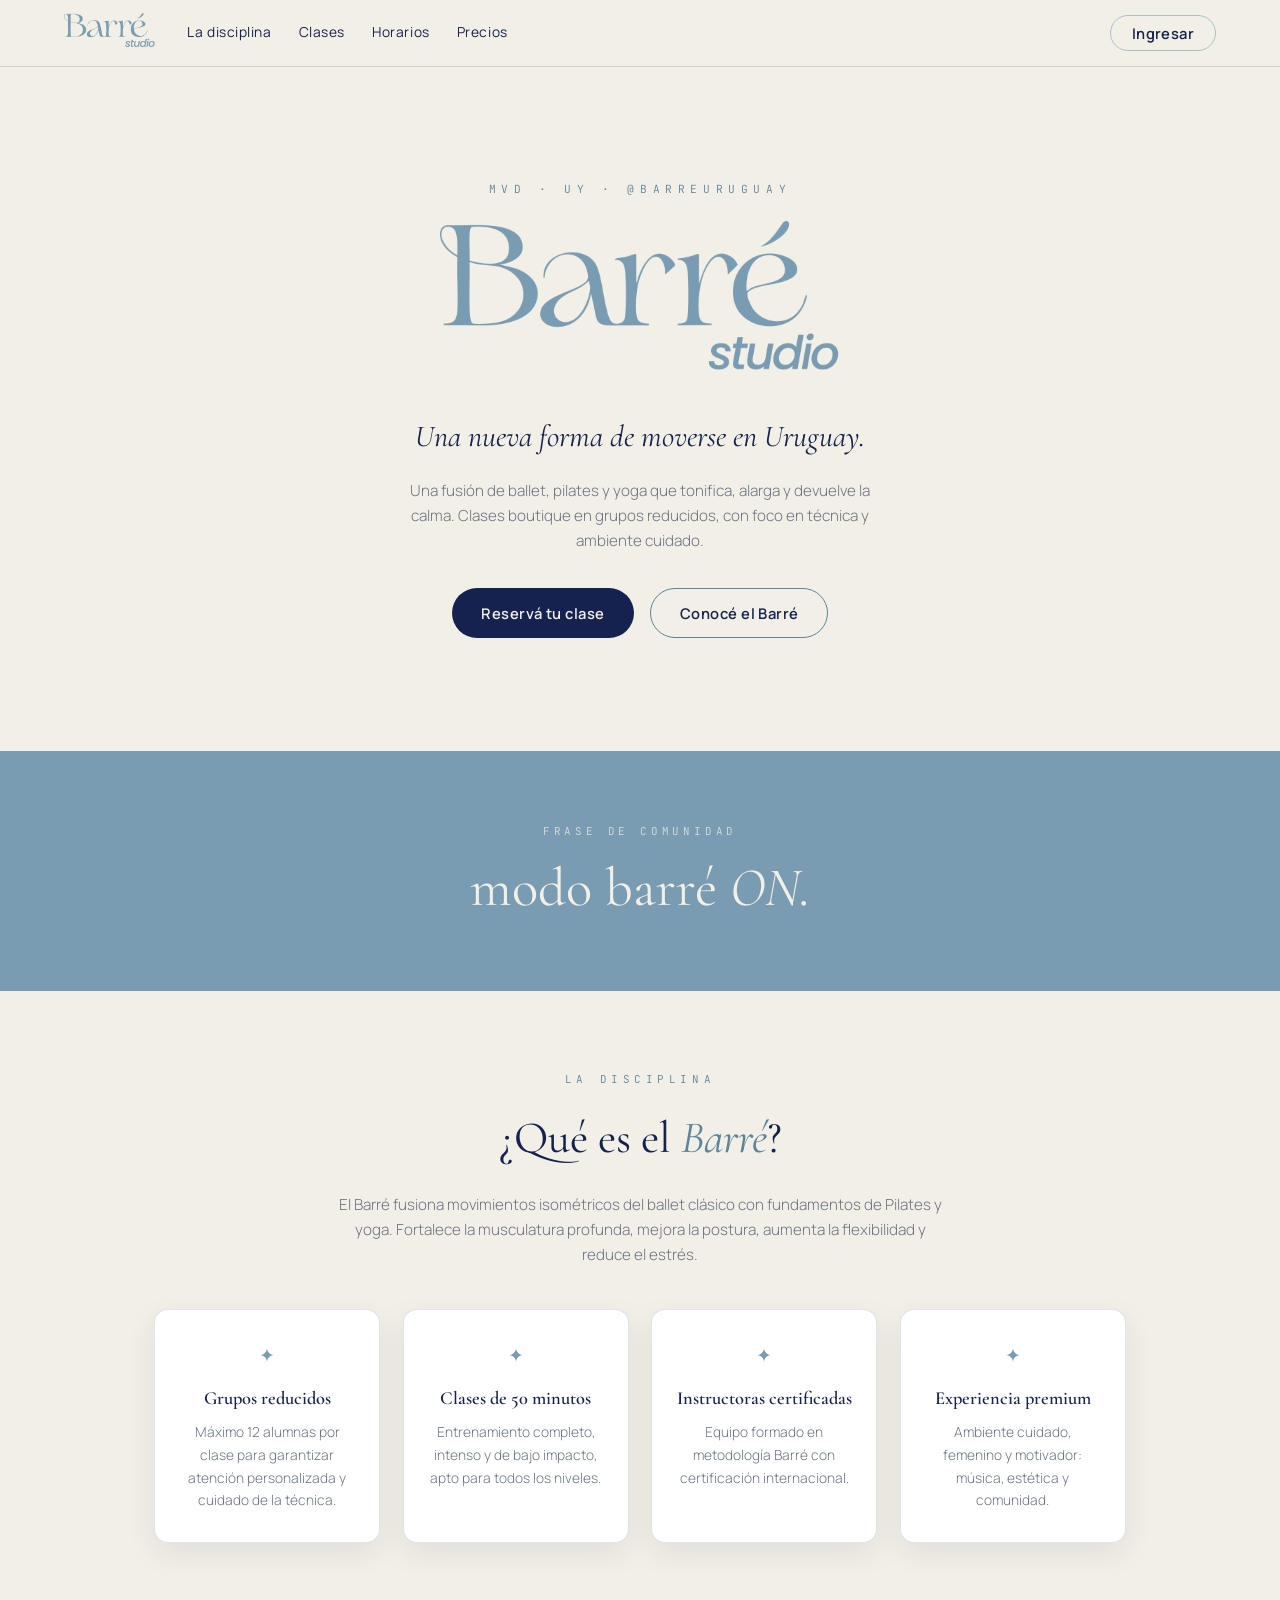
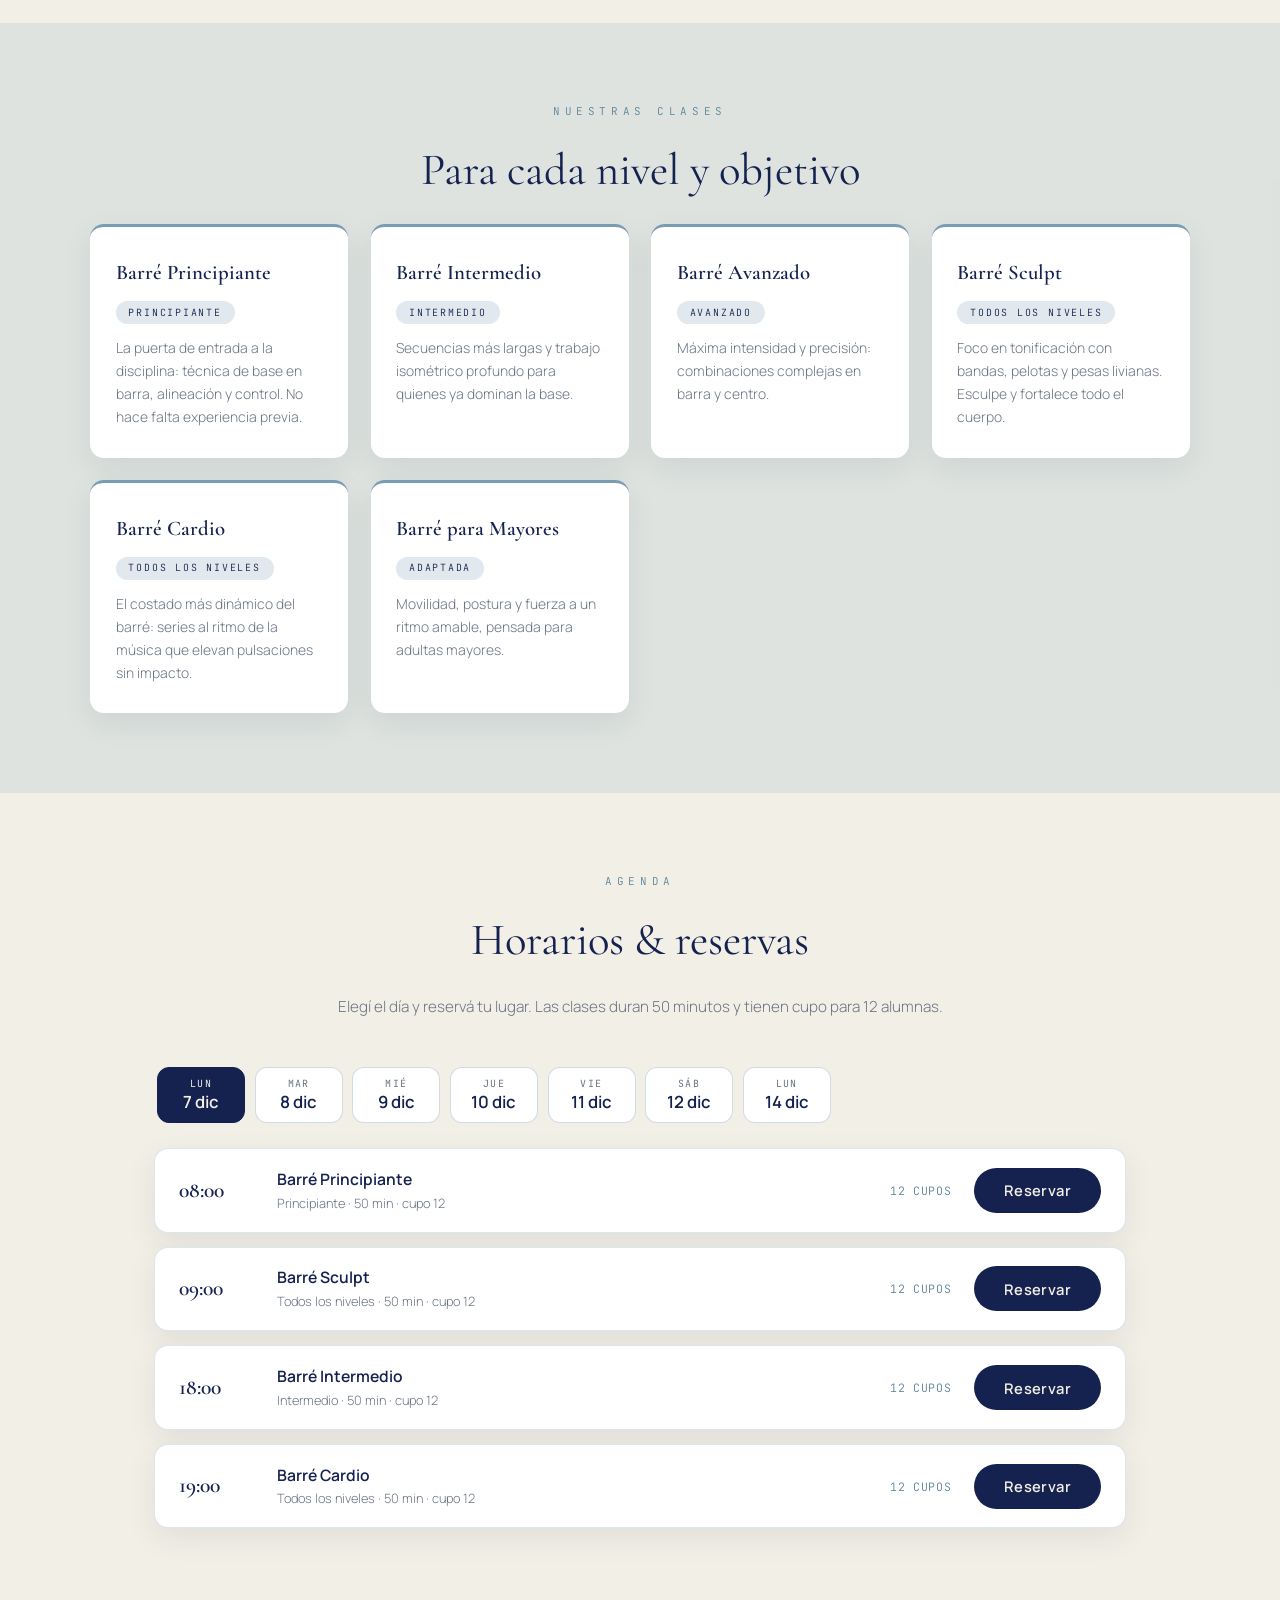
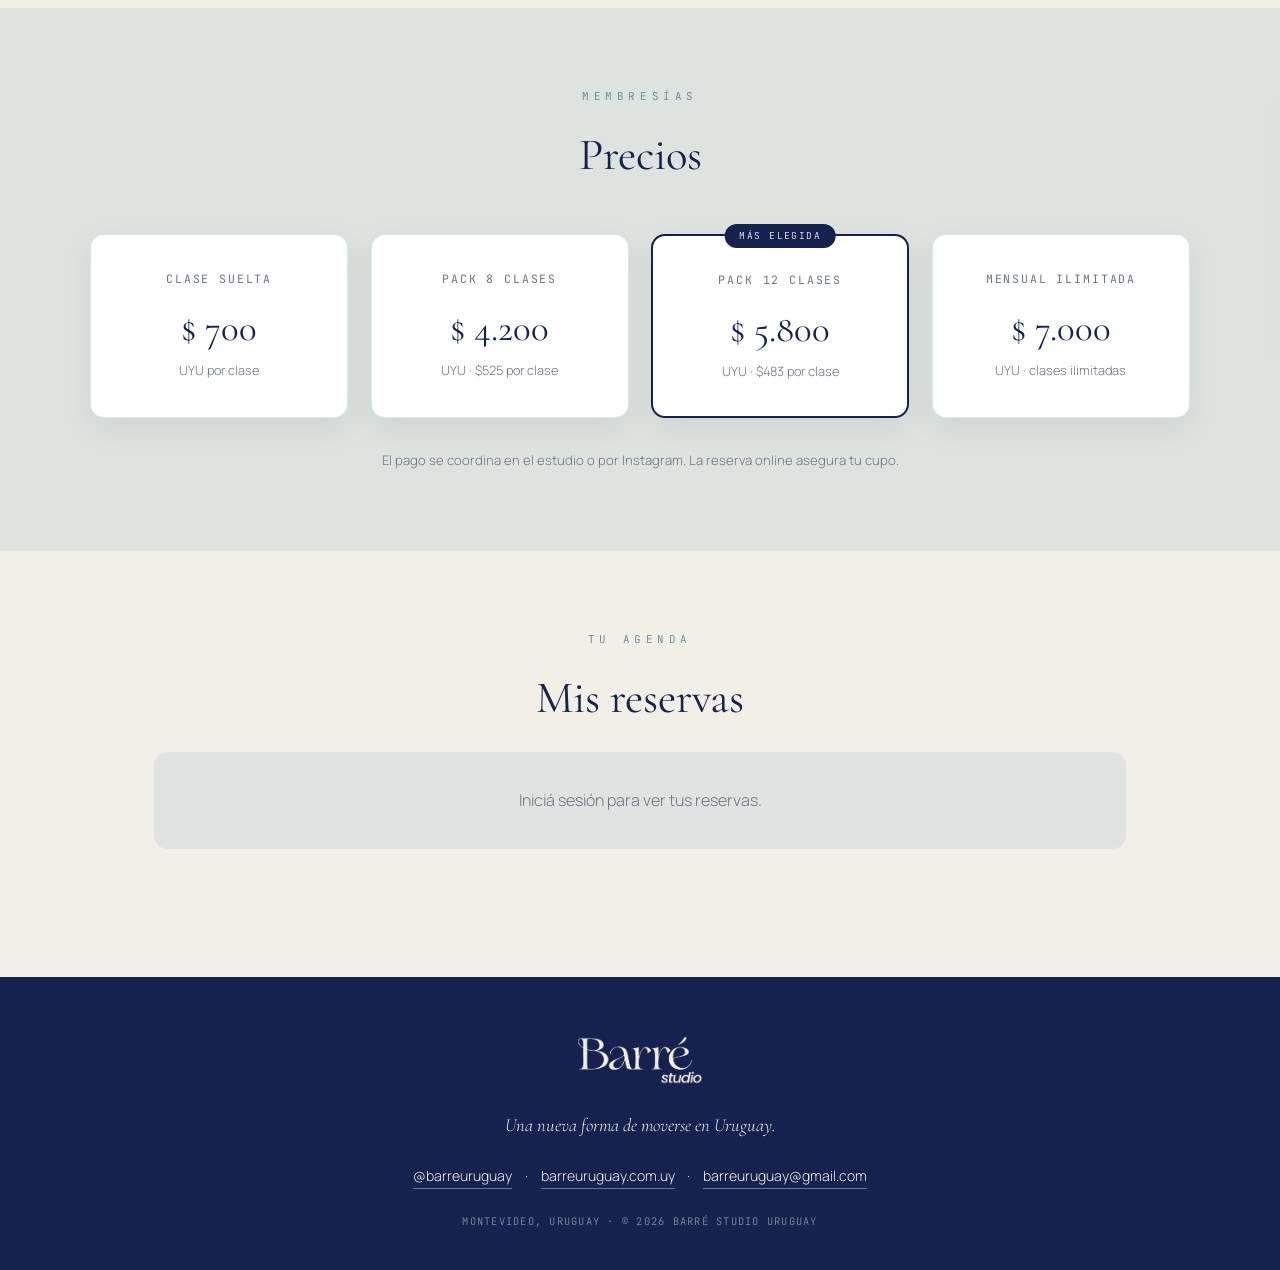
==== index.html @ 4915336d "App de reservas de Barré Studio Uruguay con login y agenda de clases Aplicación web estática con la " ====
<!DOCTYPE html>
<html lang="es">
<head>
  <meta charset="UTF-8">
  <meta name="viewport" content="width=device-width, initial-scale=1.0">
  <title>Barré Studio Uruguay — Reservá tu clase</title>
  <meta name="description" content="Barré Studio Uruguay: el primer estudio dedicado exclusivamente al Barré en Montevideo. Reservá tu clase online. Una nueva forma de moverse.">
  <link rel="icon" href="assets/favicon.svg" type="image/svg+xml">
  <link rel="preconnect" href="https://fonts.googleapis.com">
  <link rel="preconnect" href="https://fonts.gstatic.com" crossorigin>
  <link href="https://fonts.googleapis.com/css2?family=Cormorant+Garamond:ital,wght@0,300;0,400;0,600;1,400&family=Manrope:wght@300;400;600&family=JetBrains+Mono:wght@400&display=swap" rel="stylesheet">
  <link rel="stylesheet" href="css/styles.css">
</head>
<body>

  <!-- ===== Barra de navegación ===== -->
  <header class="nav" id="top">
    <a class="nav__brand" href="#top">
      <img src="assets/logo.png" alt="Barré Studio" class="nav__logo">
    </a>
    <nav class="nav__links" id="navLinks">
      <a href="#disciplina">La disciplina</a>
      <a href="#clases">Clases</a>
      <a href="#horarios">Horarios</a>
      <a href="#precios">Precios</a>
      <a href="#mis-reservas" class="solo-logueada oculto">Mis reservas</a>
    </nav>
    <div class="nav__session">
      <button class="btn btn--fantasma" id="btnAbrirAuth">Ingresar</button>
      <div class="nav__usuaria oculto" id="chipUsuaria">
        <span id="nombreUsuaria"></span>
        <button class="btn btn--mini" id="btnSalir">Salir</button>
      </div>
    </div>
    <button class="nav__hamburguesa" id="btnMenu" aria-label="Menú">
      <span></span><span></span><span></span>
    </button>
  </header>

  <!-- ===== Hero ===== -->
  <section class="hero">
    <div class="hero__contenido">
      <p class="hero__pais">MVD · UY · @BARREURUGUAY</p>
      <img src="assets/logo.png" alt="Barré Studio" class="hero__logo">
      <p class="hero__tagline">Una nueva forma <em>de moverse</em> en Uruguay.</p>
      <p class="hero__sub">Una fusión de ballet, pilates y yoga que tonifica, alarga y devuelve la calma. Clases boutique en grupos reducidos, con foco en técnica y ambiente cuidado.</p>
      <div class="hero__acciones">
        <a href="#horarios" class="btn btn--primario">Reservá tu clase</a>
        <a href="#disciplina" class="btn btn--secundario">Conocé el Barré</a>
      </div>
    </div>
  </section>

  <!-- ===== Banda de comunidad ===== -->
  <section class="banda">
    <span class="etiqueta-mono">FRASE DE COMUNIDAD</span>
    <p class="banda__frase">modo barré <em>ON.</em></p>
  </section>

  <!-- ===== La disciplina ===== -->
  <section class="seccion" id="disciplina">
    <p class="seccion__etiqueta">La disciplina</p>
    <h2 class="seccion__titulo">¿Qué es el <em>Barré</em>?</h2>
    <p class="seccion__intro">
      El Barré fusiona movimientos isométricos del ballet clásico con fundamentos de Pilates y yoga.
      Fortalece la musculatura profunda, mejora la postura, aumenta la flexibilidad y reduce el estrés.
    </p>
    <div class="tarjetas">
      <div class="tarjeta">
        <div class="tarjeta__icono">✦</div>
        <h3>Grupos reducidos</h3>
        <p>Máximo 12 alumnas por clase para garantizar atención personalizada y cuidado de la técnica.</p>
      </div>
      <div class="tarjeta">
        <div class="tarjeta__icono">✦</div>
        <h3>Clases de 50 minutos</h3>
        <p>Entrenamiento completo, intenso y de bajo impacto, apto para todos los niveles.</p>
      </div>
      <div class="tarjeta">
        <div class="tarjeta__icono">✦</div>
        <h3>Instructoras certificadas</h3>
        <p>Equipo formado en metodología Barré con certificación internacional.</p>
      </div>
      <div class="tarjeta">
        <div class="tarjeta__icono">✦</div>
        <h3>Experiencia premium</h3>
        <p>Ambiente cuidado, femenino y motivador: música, estética y comunidad.</p>
      </div>
    </div>
  </section>

  <!-- ===== Clases ===== -->
  <section class="seccion seccion--tono" id="clases">
    <p class="seccion__etiqueta">Nuestras clases</p>
    <h2 class="seccion__titulo">Para cada nivel y objetivo</h2>
    <div class="clases-grid" id="gridClases"><!-- se genera desde js/horarios.js --></div>
  </section>

  <!-- ===== Horarios y reservas ===== -->
  <section class="seccion" id="horarios">
    <p class="seccion__etiqueta">Agenda</p>
    <h2 class="seccion__titulo">Horarios &amp; reservas</h2>
    <p class="seccion__intro">Elegí el día y reservá tu lugar. Las clases duran 50 minutos y tienen cupo para 12 alumnas.</p>
    <div class="dias" id="selectorDias"><!-- chips de días --></div>
    <div class="agenda" id="listaClases"><!-- clases del día --></div>
  </section>

  <!-- ===== Precios ===== -->
  <section class="seccion seccion--tono" id="precios">
    <p class="seccion__etiqueta">Membresías</p>
    <h2 class="seccion__titulo">Precios</h2>
    <div class="precios">
      <div class="precio">
        <h3>Clase suelta</h3>
        <p class="precio__monto">$ 700</p>
        <p class="precio__nota">UYU por clase</p>
      </div>
      <div class="precio">
        <h3>Pack 8 clases</h3>
        <p class="precio__monto">$ 4.200</p>
        <p class="precio__nota">UYU · $525 por clase</p>
      </div>
      <div class="precio precio--destacado">
        <span class="precio__tag">Más elegida</span>
        <h3>Pack 12 clases</h3>
        <p class="precio__monto">$ 5.800</p>
        <p class="precio__nota">UYU · $483 por clase</p>
      </div>
      <div class="precio">
        <h3>Mensual ilimitada</h3>
        <p class="precio__monto">$ 7.000</p>
        <p class="precio__nota">UYU · clases ilimitadas</p>
      </div>
    </div>
    <p class="precios__aviso">El pago se coordina en el estudio o por Instagram. La reserva online asegura tu cupo.</p>
  </section>

  <!-- ===== Mis reservas ===== -->
  <section class="seccion" id="mis-reservas">
    <p class="seccion__etiqueta">Tu agenda</p>
    <h2 class="seccion__titulo">Mis reservas</h2>
    <div id="panelReservas">
      <p class="aviso-login">Iniciá sesión para ver tus reservas.</p>
    </div>
  </section>

  <!-- ===== Footer ===== -->
  <footer class="footer">
    <img src="assets/logo.png" alt="Barré Studio" class="footer__logo">
    <p class="footer__tagline">Una nueva forma de moverse en Uruguay.</p>
    <div class="footer__links">
      <a href="https://www.instagram.com/barreuruguay" target="_blank" rel="noopener">@barreuruguay</a>
      <span>·</span>
      <a href="https://www.barreuruguay.com.uy" target="_blank" rel="noopener">barreuruguay.com.uy</a>
      <span>·</span>
      <a href="mailto:barreuruguay@gmail.com">barreuruguay@gmail.com</a>
    </div>
    <p class="footer__legal">Montevideo, Uruguay · © <span id="anio"></span> Barré Studio Uruguay</p>
  </footer>

  <!-- ===== Modal de autenticación ===== -->
  <div class="modal oculto" id="modalAuth" role="dialog" aria-modal="true">
    <div class="modal__caja">
      <button class="modal__cerrar" id="btnCerrarAuth" aria-label="Cerrar">×</button>
      <img src="assets/logo.png" alt="Barré Studio" class="modal__logo">
      <div class="modal__tabs">
        <button class="modal__tab activo" data-tab="login">Ingresar</button>
        <button class="modal__tab" data-tab="registro">Crear cuenta</button>
      </div>

      <form id="formLogin" class="modal__form">
        <label>Email
          <input type="email" name="email" required autocomplete="email" placeholder="tu@email.com">
        </label>
        <label>Contraseña
          <input type="password" name="password" required autocomplete="current-password" placeholder="••••••••">
        </label>
        <p class="modal__error oculto" id="errorLogin"></p>
        <button type="submit" class="btn btn--primario btn--bloque">Ingresar</button>
      </form>

      <form id="formRegistro" class="modal__form oculto">
        <label>Nombre y apellido
          <input type="text" name="nombre" required autocomplete="name" placeholder="María Pérez">
        </label>
        <label>Email
          <input type="email" name="email" required autocomplete="email" placeholder="tu@email.com">
        </label>
        <label>Celular <span class="opcional">(opcional)</span>
          <input type="tel" name="telefono" autocomplete="tel" placeholder="099 123 456">
        </label>
        <label>Contraseña
          <input type="password" name="password" required minlength="6" autocomplete="new-password" placeholder="mínimo 6 caracteres">
        </label>
        <p class="modal__error oculto" id="errorRegistro"></p>
        <button type="submit" class="btn btn--primario btn--bloque">Crear cuenta</button>
      </form>
      <p class="modal__nota" id="notaModo"></p>
    </div>
  </div>

  <!-- ===== Toast ===== -->
  <div class="toast oculto" id="toast"></div>

  <script src="js/config.js"></script>
  <script src="js/horarios.js"></script>
  <script type="module" src="js/store.js"></script>
  <script type="module" src="js/app.js"></script>
</body>
</html>
---- css/styles.css ----
/* ==========================================================================
   Barré Studio Uruguay — sistema visual según Guía de Marca 2026
   Paleta: Azul bruma #799CB2 (primario) · Crema lino #F2EFE6 (base) ·
           Noche #15224F (tinta) · Azul profundo #5D8499 · Azul suave #A8C0CE
   Tipografía: Cormorant Garamond (display) · Manrope (texto) · JetBrains Mono (detalle)
   ========================================================================== */

:root {
  --bruma: #799cb2;
  --crema: #f2efe6;
  --noche: #15224f;
  --azul-profundo: #5d8499;
  --azul-suave: #a8c0ce;
  --papel: #ffffff;
  --gris: #6b7484;
  --peligro: #a4524a;
  --sombra: 0 10px 30px rgba(21, 34, 79, 0.08);
  --radio: 14px;
  --display: 'Cormorant Garamond', Georgia, serif;
  --texto: 'Manrope', 'Segoe UI', sans-serif;
  --mono: 'JetBrains Mono', 'Courier New', monospace;
}

* { margin: 0; padding: 0; box-sizing: border-box; }

html { scroll-behavior: smooth; scroll-padding-top: 90px; }

body {
  font-family: var(--texto);
  font-weight: 300;
  color: var(--noche);
  background: var(--crema);
  line-height: 1.65;
}

img { max-width: 100%; }

.oculto { display: none !important; }

/* ===== Etiquetas mono (eyebrows) ===== */
.etiqueta-mono {
  font-family: var(--mono);
  font-size: 0.68rem;
  letter-spacing: 0.35em;
  text-transform: uppercase;
}

/* ===== Botones ===== */
.btn {
  display: inline-block;
  font-family: var(--texto);
  font-size: 0.92rem;
  font-weight: 600;
  letter-spacing: 0.03em;
  padding: 0.72rem 1.8rem;
  border-radius: 999px;
  border: 1.5px solid transparent;
  cursor: pointer;
  text-decoration: none;
  text-align: center;
  transition: all 0.25s ease;
}
.btn--primario { background: var(--noche); color: var(--crema); }
.btn--primario:hover { background: var(--azul-profundo); transform: translateY(-1px); }
.btn--secundario { background: transparent; color: var(--noche); border-color: var(--azul-profundo); }
.btn--secundario:hover { background: rgba(121, 156, 178, 0.15); }
.btn--fantasma { background: transparent; color: var(--noche); border-color: var(--azul-suave); padding: 0.45rem 1.3rem; }
.btn--fantasma:hover { border-color: var(--azul-profundo); }
.btn--mini { background: transparent; color: var(--gris); border: none; font-size: 0.78rem; padding: 0.2rem 0.4rem; text-decoration: underline; }
.btn--bloque { display: block; width: 100%; }
.btn:disabled { opacity: 0.45; cursor: not-allowed; transform: none; }

/* ===== Monograma BB (aprox. tipográfica del isotipo) ===== */
.monograma {
  font-family: var(--display);
  font-weight: 400;
  display: inline-flex;
  line-height: 1;
}
.monograma b { font-weight: 400; }
.monograma b + b { transform: scaleX(-1); margin-left: -0.08em; }

/* ===== Navegación ===== */
.nav {
  position: sticky;
  top: 0;
  z-index: 50;
  display: flex;
  align-items: center;
  gap: 2rem;
  padding: 0.8rem 5vw;
  background: rgba(242, 239, 230, 0.93);
  backdrop-filter: blur(10px);
  border-bottom: 1px solid rgba(121, 156, 178, 0.35);
}
.nav__logo { height: 40px; display: block; }
.nav__links { display: flex; gap: 1.7rem; flex: 1; }
.nav__links a {
  color: var(--noche);
  text-decoration: none;
  font-size: 0.86rem;
  font-weight: 400;
  letter-spacing: 0.04em;
  transition: color 0.2s;
}
.nav__links a:hover { color: var(--azul-profundo); }
.nav__session { display: flex; align-items: center; gap: 0.8rem; }
.nav__usuaria { display: flex; align-items: center; gap: 0.5rem; font-size: 0.88rem; color: var(--noche); }
.nav__usuaria span { font-weight: 600; }
.nav__hamburguesa { display: none; background: none; border: none; cursor: pointer; padding: 6px; }
.nav__hamburguesa span { display: block; width: 22px; height: 2px; background: var(--noche); margin: 5px 0; transition: 0.3s; }

/* ===== Hero ===== */
.hero {
  min-height: 76vh;
  display: flex;
  align-items: center;
  justify-content: center;
  text-align: center;
  padding: 4.5rem 5vw;
  background: var(--crema);
}
.hero__pais {
  font-family: var(--mono);
  font-size: 0.7rem;
  letter-spacing: 0.5em;
  color: var(--azul-profundo);
  margin-bottom: 1.4rem;
}
.hero__logo { width: min(400px, 76vw); margin: 0 auto 1rem; display: block; }
.hero__tagline {
  font-family: var(--display);
  font-weight: 400;
  font-style: italic;
  font-size: clamp(1.3rem, 3vw, 1.9rem);
  color: var(--noche);
  margin-bottom: 1rem;
}
.hero__sub { color: var(--gris); max-width: 500px; margin: 0 auto 2.2rem; font-size: 0.95rem; }
.hero__acciones { display: flex; gap: 1rem; justify-content: center; flex-wrap: wrap; }

/* ===== Banda azul bruma (campo de color dominante) ===== */
.banda {
  background: var(--bruma);
  text-align: center;
  padding: 4.5rem 5vw;
}
.banda .etiqueta-mono { color: rgba(242, 239, 230, 0.8); display: block; margin-bottom: 1rem; }
.banda__frase {
  font-family: var(--display);
  font-weight: 400;
  font-size: clamp(2rem, 6vw, 3.4rem);
  color: var(--crema);
  line-height: 1.15;
}
.banda__frase em { font-style: italic; }

/* ===== Secciones ===== */
.seccion { padding: 5rem 5vw; max-width: 1100px; margin: 0 auto; }
.seccion--tono { max-width: none; background: rgba(168, 192, 206, 0.28); }
.seccion--tono > * { max-width: 1100px; margin-left: auto; margin-right: auto; }
.seccion__etiqueta {
  font-family: var(--mono);
  text-align: center;
  letter-spacing: 0.42em;
  text-transform: uppercase;
  font-size: 0.68rem;
  color: var(--azul-profundo);
  margin-bottom: 0.8rem;
}
.seccion__titulo {
  font-family: var(--display);
  font-weight: 400;
  text-align: center;
  font-size: clamp(1.9rem, 4.5vw, 2.8rem);
  color: var(--noche);
  margin-bottom: 1rem;
}
.seccion__titulo em { font-style: italic; color: var(--azul-profundo); }
.seccion__intro {
  text-align: center;
  max-width: 620px;
  margin: 0 auto 2.6rem;
  color: var(--gris);
  font-size: 0.95rem;
}

/* ===== Tarjetas (disciplina) ===== */
.tarjetas {
  display: grid;
  grid-template-columns: repeat(auto-fit, minmax(220px, 1fr));
  gap: 1.4rem;
  margin-top: 2.4rem;
}
.tarjeta {
  background: var(--papel);
  border: 1px solid rgba(121, 156, 178, 0.25);
  border-radius: var(--radio);
  padding: 1.9rem 1.5rem;
  text-align: center;
  box-shadow: var(--sombra);
}
.tarjeta__icono { color: var(--bruma); font-size: 1.2rem; margin-bottom: 0.7rem; }
.tarjeta h3 { font-family: var(--display); font-weight: 600; font-size: 1.15rem; color: var(--noche); margin-bottom: 0.5rem; }
.tarjeta p { font-size: 0.86rem; color: var(--gris); }

/* ===== Clases ===== */
.clases-grid {
  display: grid;
  grid-template-columns: repeat(auto-fit, minmax(250px, 1fr));
  gap: 1.4rem;
}
.clase-tipo {
  background: var(--papel);
  border-radius: var(--radio);
  padding: 1.8rem 1.6rem;
  border-top: 3px solid var(--bruma);
  box-shadow: var(--sombra);
}
.clase-tipo h3 { font-family: var(--display); font-weight: 600; font-size: 1.3rem; color: var(--noche); margin-bottom: 0.4rem; }
.clase-tipo .nivel {
  display: inline-block;
  font-family: var(--mono);
  font-size: 0.62rem;
  letter-spacing: 0.18em;
  text-transform: uppercase;
  color: var(--noche);
  background: rgba(168, 192, 206, 0.35);
  border-radius: 999px;
  padding: 0.2rem 0.8rem;
  margin-bottom: 0.8rem;
}
.clase-tipo p { font-size: 0.87rem; color: var(--gris); }

/* ===== Selector de días ===== */
.dias {
  display: flex;
  gap: 0.6rem;
  justify-content: flex-start;
  overflow-x: auto;
  padding: 0.4rem 0.2rem 1.6rem;
  scrollbar-width: thin;
}
.dia-chip {
  flex: 0 0 auto;
  background: var(--papel);
  border: 1.5px solid rgba(121, 156, 178, 0.35);
  border-radius: 12px;
  padding: 0.55rem 1.1rem;
  text-align: center;
  cursor: pointer;
  font-family: var(--texto);
  transition: all 0.2s;
  min-width: 88px;
}
.dia-chip .dia-nombre { display: block; font-family: var(--mono); font-size: 0.62rem; letter-spacing: 0.14em; text-transform: uppercase; color: var(--gris); }
.dia-chip .dia-fecha { display: block; font-size: 1.05rem; font-weight: 600; color: var(--noche); }
.dia-chip:hover { border-color: var(--azul-profundo); }
.dia-chip.activo { background: var(--noche); border-color: var(--noche); }
.dia-chip.activo .dia-nombre, .dia-chip.activo .dia-fecha { color: var(--crema); }

/* ===== Agenda de clases ===== */
.agenda { display: flex; flex-direction: column; gap: 0.9rem; }
.clase-fila {
  display: flex;
  align-items: center;
  gap: 1.4rem;
  background: var(--papel);
  border: 1px solid rgba(121, 156, 178, 0.25);
  border-radius: var(--radio);
  padding: 1.1rem 1.5rem;
  box-shadow: var(--sombra);
  flex-wrap: wrap;
}
.clase-fila__hora {
  font-family: var(--display);
  font-weight: 600;
  font-size: 1.35rem;
  color: var(--noche);
  min-width: 76px;
}
.clase-fila__info { flex: 1; min-width: 180px; }
.clase-fila__info h4 { font-weight: 600; font-size: 0.98rem; color: var(--noche); }
.clase-fila__info p { font-size: 0.8rem; color: var(--gris); }
.clase-fila__cupos { font-family: var(--mono); font-size: 0.72rem; letter-spacing: 0.06em; color: var(--azul-profundo); min-width: 120px; text-align: right; }
.clase-fila__cupos.lleno { color: var(--peligro); }
.clase-fila--pasada { opacity: 0.5; }
.sin-clases {
  text-align: center;
  color: var(--gris);
  padding: 3rem 1rem;
  background: rgba(168, 192, 206, 0.25);
  border-radius: var(--radio);
}

/* Lista de anotadas (solo admin) */
.lista-anotadas {
  width: 100%;
  background: var(--crema);
  border-radius: 10px;
  padding: 0.8rem 1.1rem;
  font-size: 0.85rem;
}
.lista-anotadas strong { color: var(--noche); font-weight: 600; }
.lista-anotadas ol { margin: 0.4rem 0 0 1.2rem; }

/* ===== Precios ===== */
.precios {
  display: grid;
  grid-template-columns: repeat(auto-fit, minmax(210px, 1fr));
  gap: 1.4rem;
  margin-top: 2.6rem;
}
.precio {
  position: relative;
  background: var(--papel);
  border: 1px solid rgba(121, 156, 178, 0.25);
  border-radius: var(--radio);
  padding: 2.1rem 1.5rem;
  text-align: center;
  box-shadow: var(--sombra);
}
.precio--destacado { border: 2px solid var(--noche); }
.precio__tag {
  position: absolute;
  top: -12px;
  left: 50%;
  transform: translateX(-50%);
  background: var(--noche);
  color: var(--crema);
  font-family: var(--mono);
  font-size: 0.6rem;
  letter-spacing: 0.15em;
  text-transform: uppercase;
  padding: 0.25rem 0.9rem;
  border-radius: 999px;
}
.precio h3 {
  font-family: var(--mono);
  font-weight: 400;
  font-size: 0.72rem;
  letter-spacing: 0.16em;
  text-transform: uppercase;
  color: var(--gris);
  margin-bottom: 0.7rem;
}
.precio__monto { font-family: var(--display); font-weight: 400; font-size: 2.3rem; color: var(--noche); }
.precio__nota { font-size: 0.8rem; color: var(--gris); }
.precios__aviso { text-align: center; font-size: 0.82rem; color: var(--gris); margin-top: 2rem; }

/* ===== Mis reservas ===== */
.aviso-login { text-align: center; color: var(--gris); padding: 2.2rem; background: rgba(168, 192, 206, 0.25); border-radius: var(--radio); }
.reserva-item {
  display: flex;
  align-items: center;
  gap: 1.2rem;
  background: var(--papel);
  border: 1px solid rgba(121, 156, 178, 0.25);
  border-radius: var(--radio);
  padding: 1rem 1.4rem;
  margin-bottom: 0.8rem;
  box-shadow: var(--sombra);
  flex-wrap: wrap;
}
.reserva-item__fecha { font-family: var(--display); font-weight: 600; font-size: 1.05rem; color: var(--noche); min-width: 160px; }
.reserva-item__clase { flex: 1; font-weight: 400; }
.btn--cancelar { background: transparent; border: 1.5px solid rgba(121, 156, 178, 0.4); color: var(--peligro); padding: 0.35rem 1rem; border-radius: 999px; font-size: 0.8rem; font-family: var(--texto); cursor: pointer; transition: 0.2s; }
.btn--cancelar:hover { border-color: var(--peligro); }

/* ===== Footer (sobre noche · versión clara) ===== */
.footer {
  background: var(--noche);
  color: rgba(242, 239, 230, 0.85);
  text-align: center;
  padding: 3.8rem 5vw 2.5rem;
  margin-top: 3rem;
}
.footer__logo { height: 54px; filter: brightness(0) saturate(100%) invert(94%) sepia(6%) saturate(371%) hue-rotate(6deg) brightness(103%); opacity: 0.95; margin-bottom: 0.7rem; }
.footer__tagline { font-family: var(--display); font-style: italic; font-size: 1.15rem; color: var(--crema); margin-bottom: 1.5rem; }
.footer__links { display: flex; gap: 0.8rem; justify-content: center; flex-wrap: wrap; margin-bottom: 1.5rem; font-size: 0.88rem; }
.footer__links a { color: var(--crema); text-decoration: none; border-bottom: 1px solid rgba(242, 239, 230, 0.4); }
.footer__links a:hover { border-color: var(--crema); }
.footer__legal { font-family: var(--mono); font-size: 0.65rem; letter-spacing: 0.12em; text-transform: uppercase; opacity: 0.6; }

/* ===== Modal ===== */
.modal {
  position: fixed;
  inset: 0;
  z-index: 100;
  background: rgba(21, 34, 79, 0.5);
  backdrop-filter: blur(4px);
  display: flex;
  align-items: center;
  justify-content: center;
  padding: 1.2rem;
}
.modal__caja {
  position: relative;
  background: var(--papel);
  border-radius: 18px;
  padding: 2.2rem 2rem;
  width: min(420px, 100%);
  box-shadow: 0 25px 60px rgba(21, 34, 79, 0.3);
  max-height: 92vh;
  overflow-y: auto;
}
.modal__logo { display: block; height: 42px; margin: 0 auto 1.4rem; }
.modal__cerrar {
  position: absolute;
  top: 0.8rem;
  right: 1rem;
  background: none;
  border: none;
  font-size: 1.6rem;
  color: var(--gris);
  cursor: pointer;
}
.modal__tabs { display: flex; gap: 0.4rem; margin-bottom: 1.5rem; background: var(--crema); border-radius: 999px; padding: 0.25rem; }
.modal__tab {
  flex: 1;
  border: none;
  background: transparent;
  padding: 0.5rem;
  border-radius: 999px;
  font-family: var(--texto);
  font-size: 0.86rem;
  color: var(--gris);
  cursor: pointer;
  transition: 0.2s;
}
.modal__tab.activo { background: var(--papel); color: var(--noche); font-weight: 600; box-shadow: 0 2px 8px rgba(21, 34, 79, 0.12); }
.modal__form { display: flex; flex-direction: column; gap: 1rem; }
.modal__form label { font-size: 0.8rem; color: var(--noche); font-weight: 600; display: flex; flex-direction: column; gap: 0.3rem; }
.modal__form .opcional { color: var(--gris); font-weight: 300; }
.modal__form input {
  font-family: var(--texto);
  font-size: 0.95rem;
  padding: 0.65rem 0.9rem;
  border: 1.5px solid var(--azul-suave);
  border-radius: 10px;
  outline: none;
  transition: border-color 0.2s;
  background: var(--crema);
  color: var(--noche);
}
.modal__form input:focus { border-color: var(--azul-profundo); }
.modal__error { color: var(--peligro); font-size: 0.82rem; text-align: center; }
.modal__nota { margin-top: 1.2rem; font-size: 0.7rem; color: var(--gris); text-align: center; }

/* ===== Toast ===== */
.toast {
  position: fixed;
  bottom: 1.6rem;
  left: 50%;
  transform: translateX(-50%);
  background: var(--noche);
  color: var(--crema);
  padding: 0.8rem 1.6rem;
  border-radius: 999px;
  font-size: 0.9rem;
  box-shadow: 0 10px 30px rgba(21, 34, 79, 0.35);
  z-index: 200;
  animation: subir 0.3s ease;
  max-width: 90vw;
  text-align: center;
}
.toast--error { background: var(--peligro); color: #fff; }
@keyframes subir { from { opacity: 0; transform: translate(-50%, 12px); } to { opacity: 1; transform: translate(-50%, 0); } }

/* ===== Responsive ===== */
@media (max-width: 760px) {
  .nav { flex-wrap: wrap; gap: 0.8rem; }
  .nav__hamburguesa { display: block; order: 3; margin-left: auto; }
  .nav__session { order: 2; margin-left: auto; }
  .nav__links {
    order: 4;
    display: none;
    flex-direction: column;
    width: 100%;
    gap: 0.9rem;
    padding: 0.8rem 0 0.4rem;
    border-top: 1px solid rgba(121, 156, 178, 0.35);
  }
  .nav__links.abierto { display: flex; }
  .hero { min-height: 62vh; }
  .clase-fila__cupos { text-align: left; }
  .seccion { padding: 3.5rem 6vw; }
}
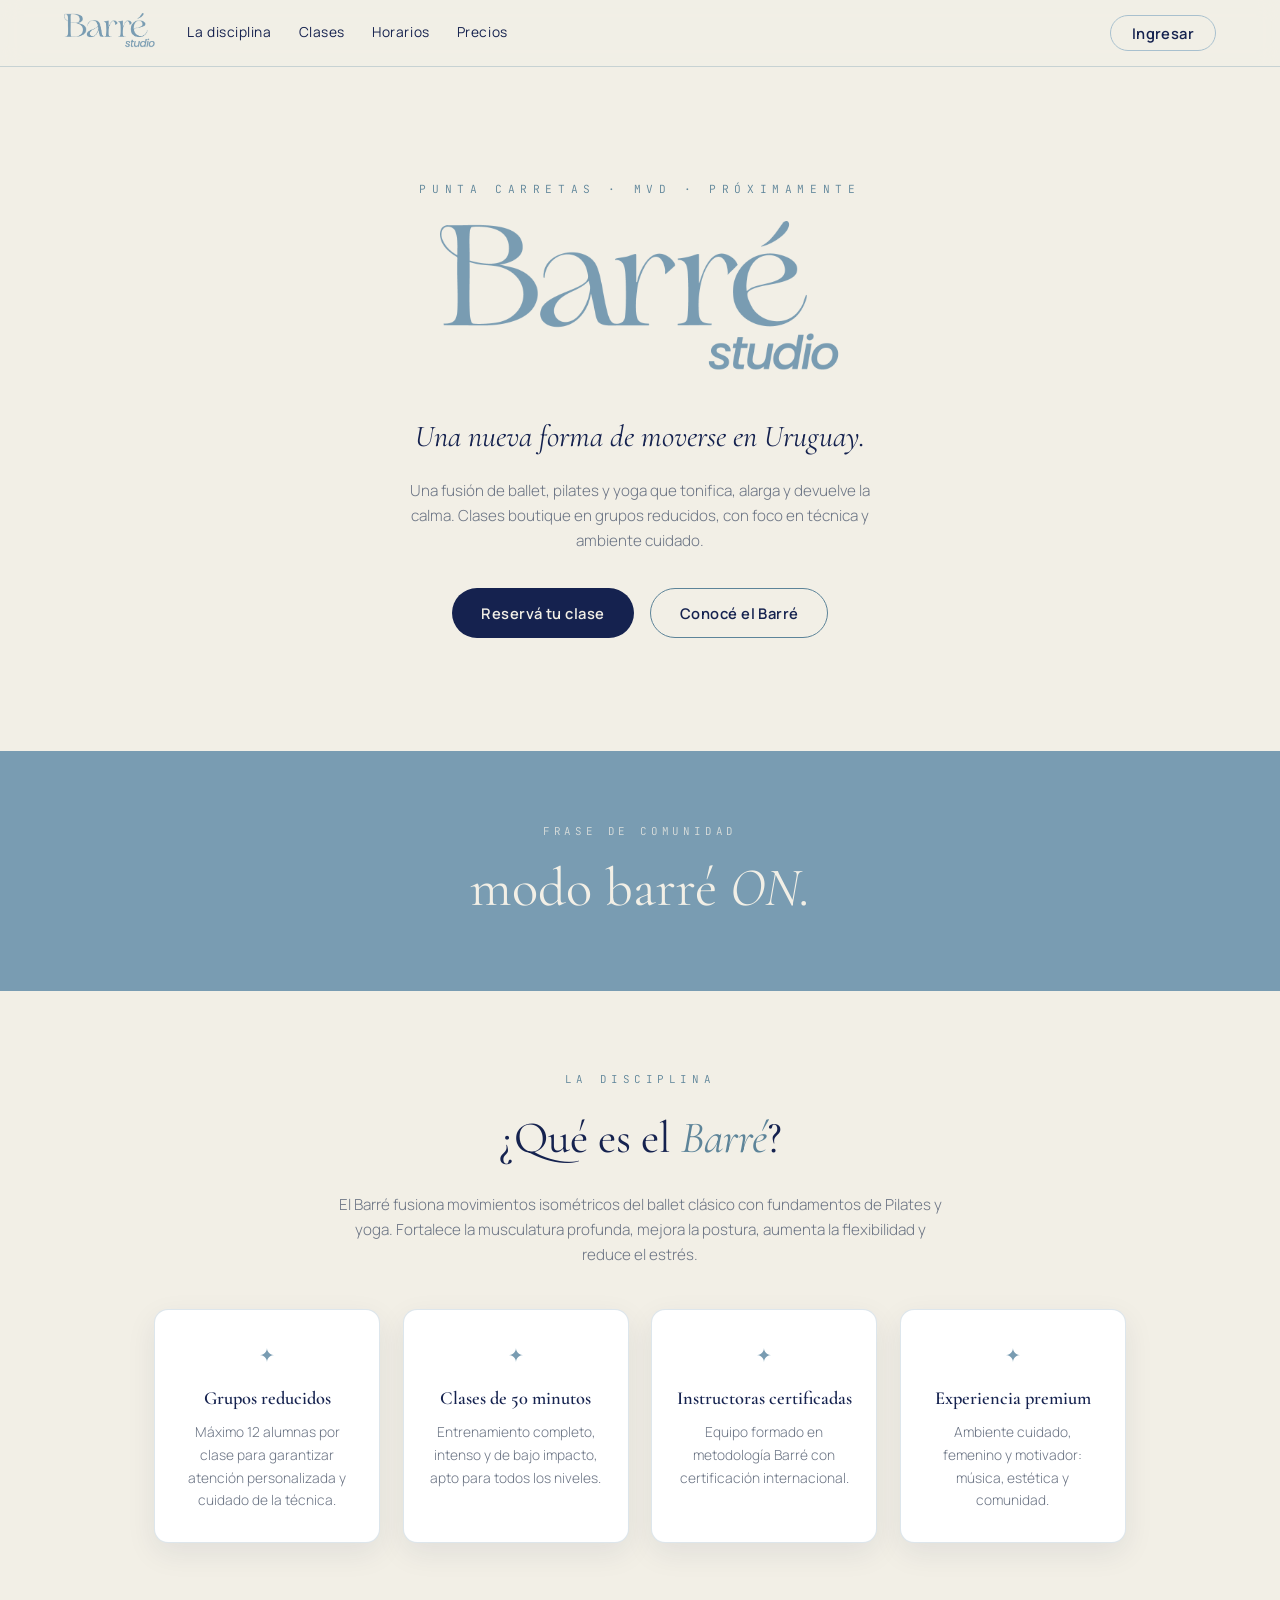
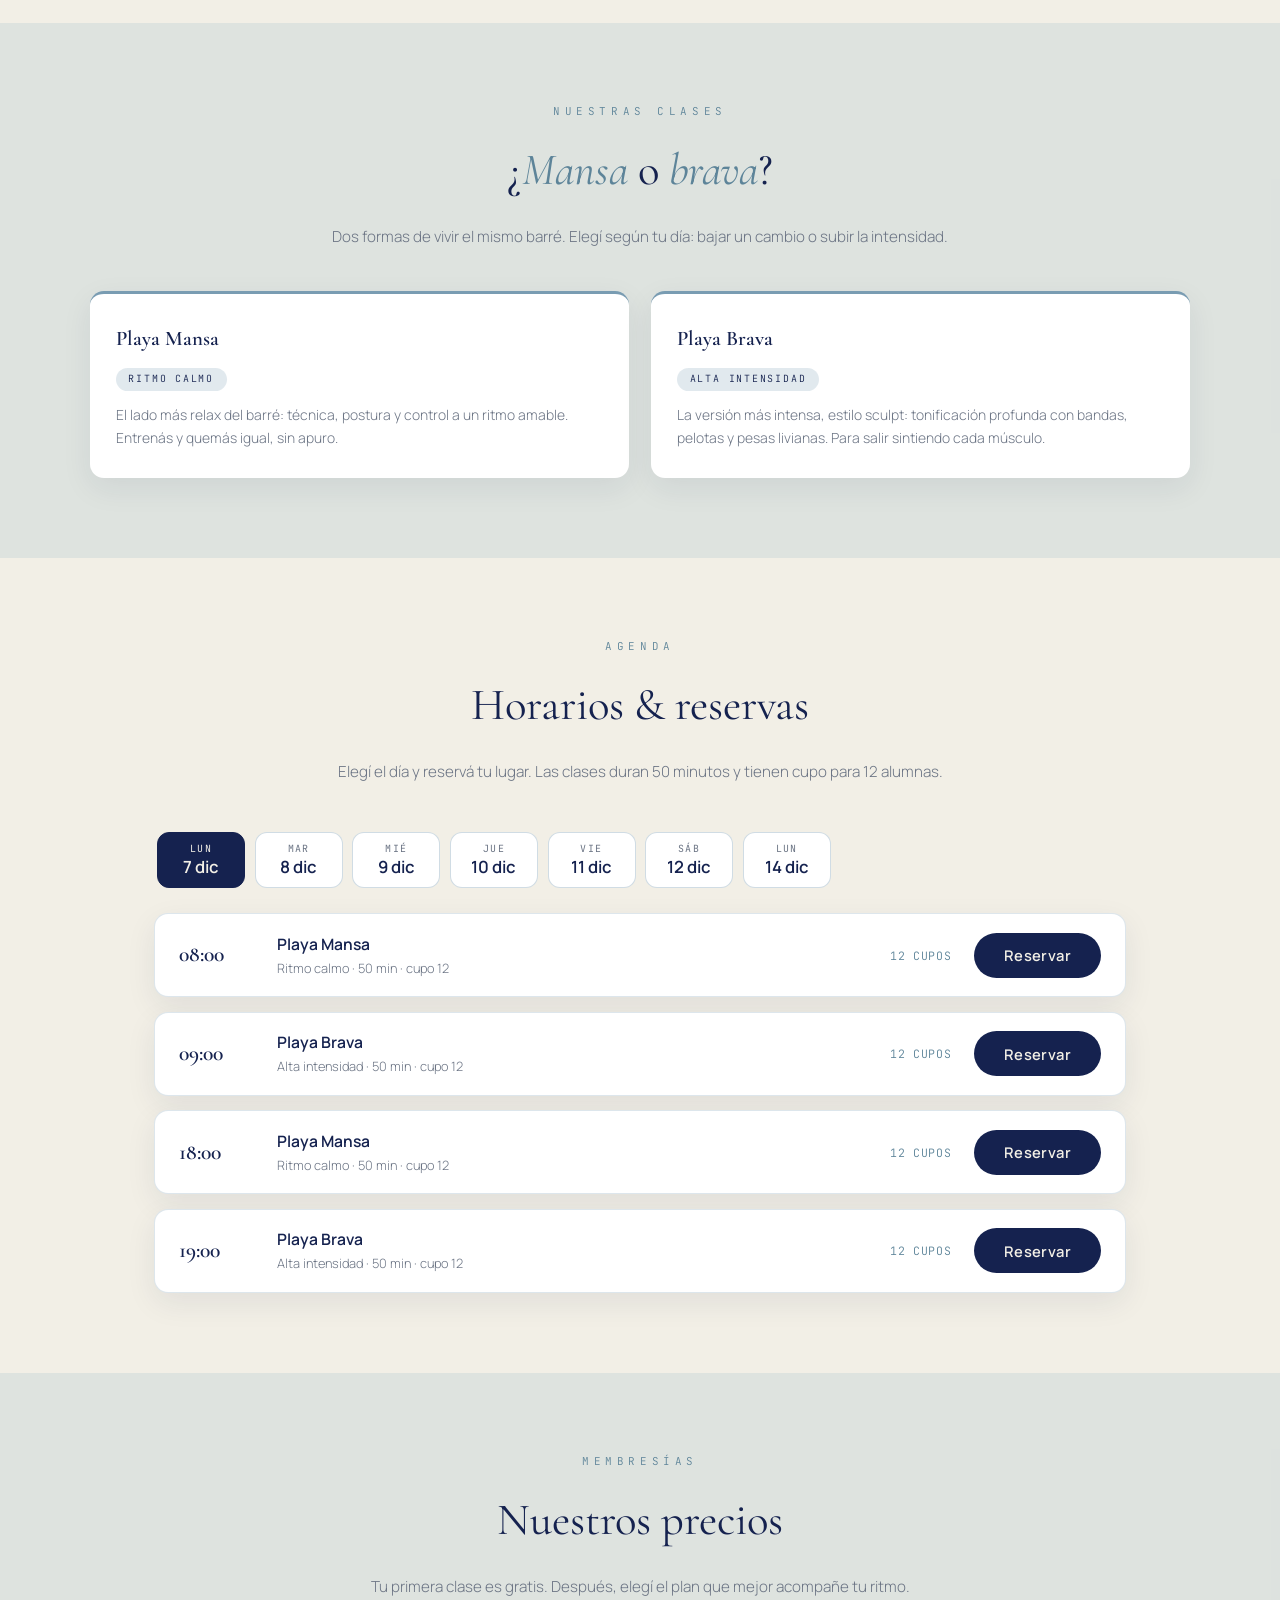
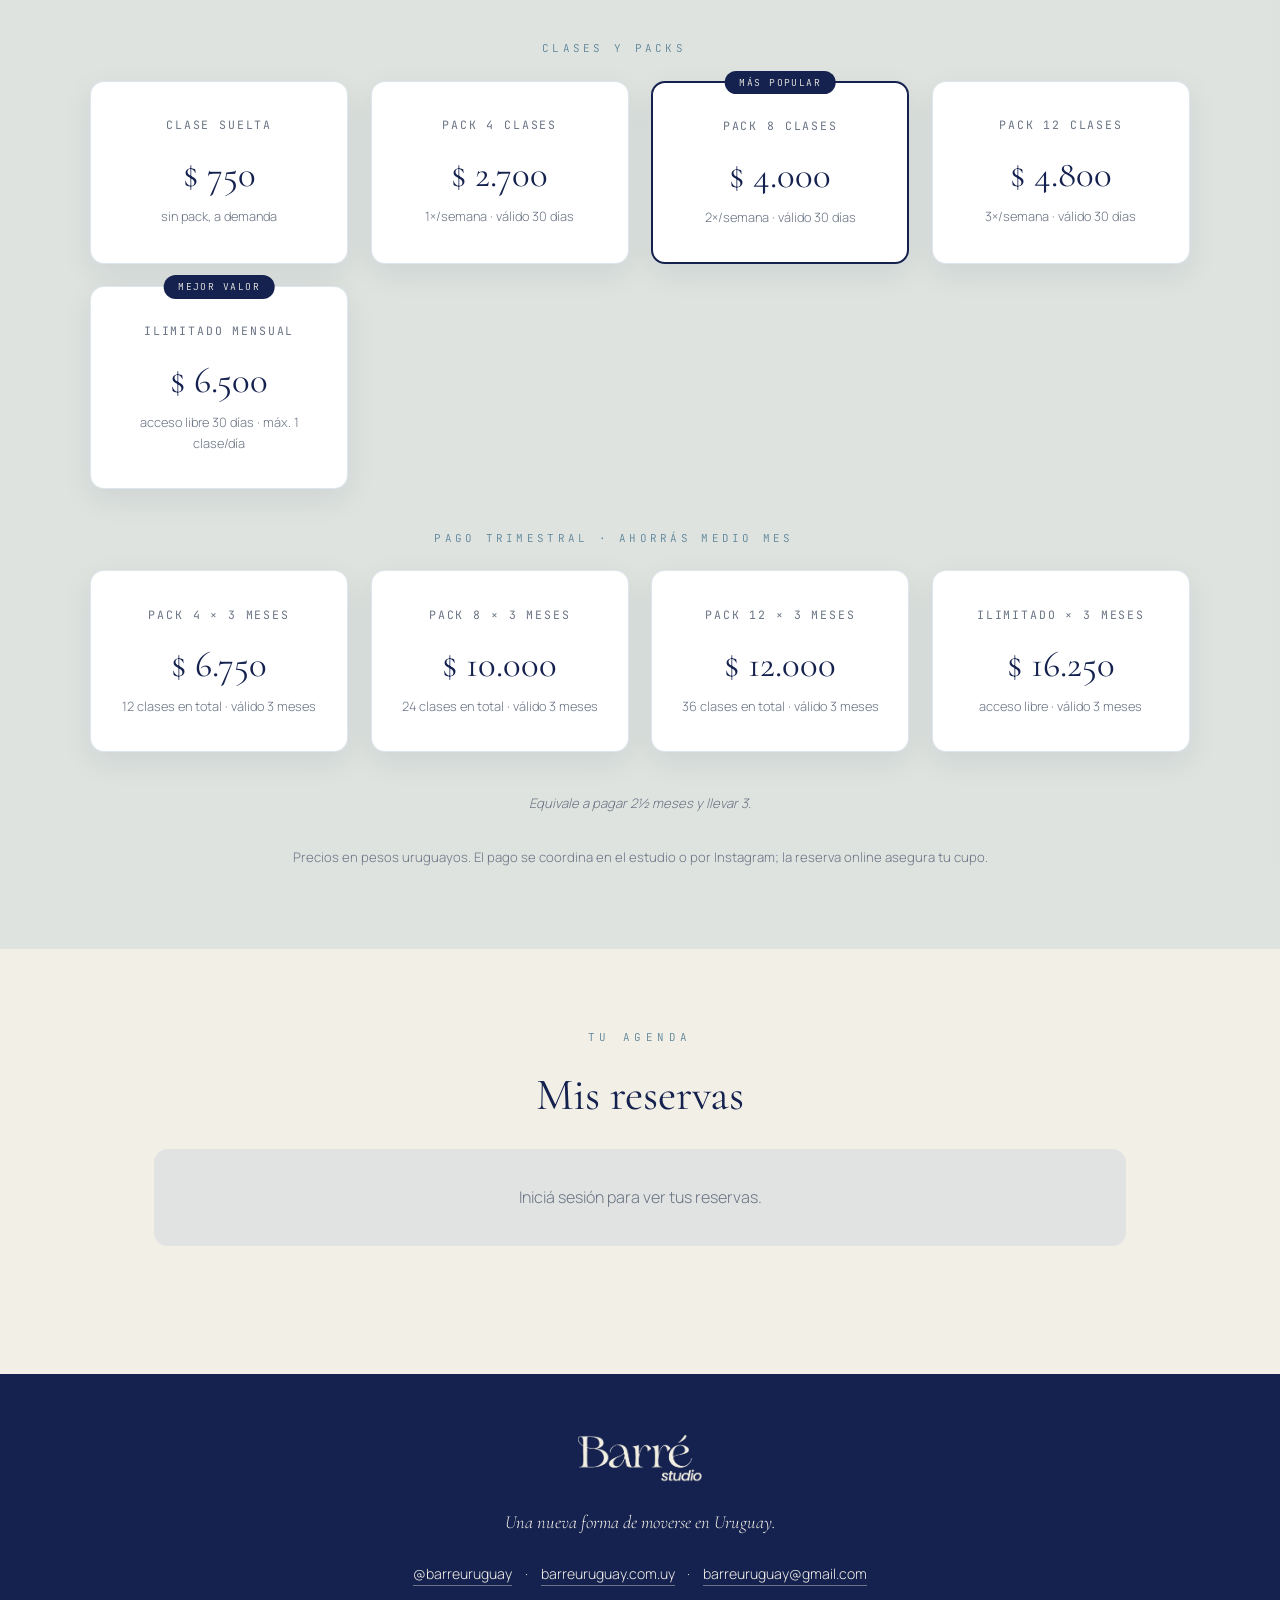
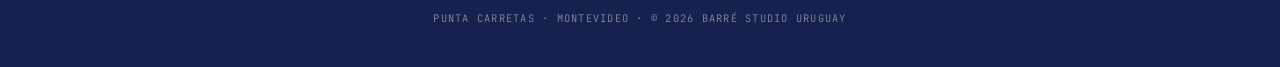
==== commit 21bb283d: "Clases Playa Mansa / Playa Brava y lista de precios oficial - Los tipos de clase pasan a dos niveles" ====
--- a/index.html
+++ b/index.html
@@ -40,7 +40,7 @@
   <!-- ===== Hero ===== -->
   <section class="hero">
     <div class="hero__contenido">
-      <p class="hero__pais">MVD · UY · @BARREURUGUAY</p>
+      <p class="hero__pais">PUNTA CARRETAS · MVD · PRÓXIMAMENTE</p>
       <img src="assets/logo.png" alt="Barré Studio" class="hero__logo">
       <p class="hero__tagline">Una nueva forma <em>de moverse</em> en Uruguay.</p>
       <p class="hero__sub">Una fusión de ballet, pilates y yoga que tonifica, alarga y devuelve la calma. Clases boutique en grupos reducidos, con foco en técnica y ambiente cuidado.</p>
@@ -92,7 +92,8 @@
   <!-- ===== Clases ===== -->
   <section class="seccion seccion--tono" id="clases">
     <p class="seccion__etiqueta">Nuestras clases</p>
-    <h2 class="seccion__titulo">Para cada nivel y objetivo</h2>
+    <h2 class="seccion__titulo">¿<em>Mansa</em> o <em>brava</em>?</h2>
+    <p class="seccion__intro">Dos formas de vivir el mismo barré. Elegí según tu día: bajar un cambio o subir la intensidad.</p>
     <div class="clases-grid" id="gridClases"><!-- se genera desde js/horarios.js --></div>
   </section>
 
@@ -108,31 +109,65 @@
   <!-- ===== Precios ===== -->
   <section class="seccion seccion--tono" id="precios">
     <p class="seccion__etiqueta">Membresías</p>
-    <h2 class="seccion__titulo">Precios</h2>
+    <h2 class="seccion__titulo">Nuestros precios</h2>
+    <p class="seccion__intro">Tu primera clase es gratis. Después, elegí el plan que mejor acompañe tu ritmo.</p>
+
+    <p class="precios__subtitulo">CLASES Y PACKS</p>
     <div class="precios">
       <div class="precio">
         <h3>Clase suelta</h3>
-        <p class="precio__monto">$ 700</p>
-        <p class="precio__nota">UYU por clase</p>
-      </div>
-      <div class="precio">
+        <p class="precio__monto">$ 750</p>
+        <p class="precio__nota">sin pack, a demanda</p>
+      </div>
+      <div class="precio">
+        <h3>Pack 4 clases</h3>
+        <p class="precio__monto">$ 2.700</p>
+        <p class="precio__nota">1×/semana · válido 30 días</p>
+      </div>
+      <div class="precio precio--destacado">
+        <span class="precio__tag">Más popular</span>
         <h3>Pack 8 clases</h3>
-        <p class="precio__monto">$ 4.200</p>
-        <p class="precio__nota">UYU · $525 por clase</p>
-      </div>
-      <div class="precio precio--destacado">
-        <span class="precio__tag">Más elegida</span>
+        <p class="precio__monto">$ 4.000</p>
+        <p class="precio__nota">2×/semana · válido 30 días</p>
+      </div>
+      <div class="precio">
         <h3>Pack 12 clases</h3>
-        <p class="precio__monto">$ 5.800</p>
-        <p class="precio__nota">UYU · $483 por clase</p>
-      </div>
-      <div class="precio">
-        <h3>Mensual ilimitada</h3>
-        <p class="precio__monto">$ 7.000</p>
-        <p class="precio__nota">UYU · clases ilimitadas</p>
-      </div>
-    </div>
-    <p class="precios__aviso">El pago se coordina en el estudio o por Instagram. La reserva online asegura tu cupo.</p>
+        <p class="precio__monto">$ 4.800</p>
+        <p class="precio__nota">3×/semana · válido 30 días</p>
+      </div>
+      <div class="precio">
+        <span class="precio__tag">Mejor valor</span>
+        <h3>Ilimitado mensual</h3>
+        <p class="precio__monto">$ 6.500</p>
+        <p class="precio__nota">acceso libre 30 días · máx. 1 clase/día</p>
+      </div>
+    </div>
+
+    <p class="precios__subtitulo">PAGO TRIMESTRAL · AHORRÁS MEDIO MES</p>
+    <div class="precios">
+      <div class="precio">
+        <h3>Pack 4 × 3 meses</h3>
+        <p class="precio__monto">$ 6.750</p>
+        <p class="precio__nota">12 clases en total · válido 3 meses</p>
+      </div>
+      <div class="precio">
+        <h3>Pack 8 × 3 meses</h3>
+        <p class="precio__monto">$ 10.000</p>
+        <p class="precio__nota">24 clases en total · válido 3 meses</p>
+      </div>
+      <div class="precio">
+        <h3>Pack 12 × 3 meses</h3>
+        <p class="precio__monto">$ 12.000</p>
+        <p class="precio__nota">36 clases en total · válido 3 meses</p>
+      </div>
+      <div class="precio">
+        <h3>Ilimitado × 3 meses</h3>
+        <p class="precio__monto">$ 16.250</p>
+        <p class="precio__nota">acceso libre · válido 3 meses</p>
+      </div>
+    </div>
+    <p class="precios__aviso"><em>Equivale a pagar 2½ meses y llevar 3.</em></p>
+    <p class="precios__aviso">Precios en pesos uruguayos. El pago se coordina en el estudio o por Instagram; la reserva online asegura tu cupo.</p>
   </section>
 
   <!-- ===== Mis reservas ===== -->
@@ -155,7 +190,7 @@
       <span>·</span>
       <a href="mailto:barreuruguay@gmail.com">barreuruguay@gmail.com</a>
     </div>
-    <p class="footer__legal">Montevideo, Uruguay · © <span id="anio"></span> Barré Studio Uruguay</p>
+    <p class="footer__legal">Punta Carretas · Montevideo · © <span id="anio"></span> Barré Studio Uruguay</p>
   </footer>
 
   <!-- ===== Modal de autenticación ===== -->
--- a/css/styles.css
+++ b/css/styles.css
@@ -309,7 +309,16 @@
   display: grid;
   grid-template-columns: repeat(auto-fit, minmax(210px, 1fr));
   gap: 1.4rem;
-  margin-top: 2.6rem;
+  margin-bottom: 2.6rem;
+}
+.precios__subtitulo {
+  font-family: var(--mono);
+  font-size: 0.68rem;
+  letter-spacing: 0.3em;
+  text-transform: uppercase;
+  color: var(--azul-profundo);
+  text-align: center;
+  margin: 2.4rem 0 1.4rem;
 }
 .precio {
   position: relative;
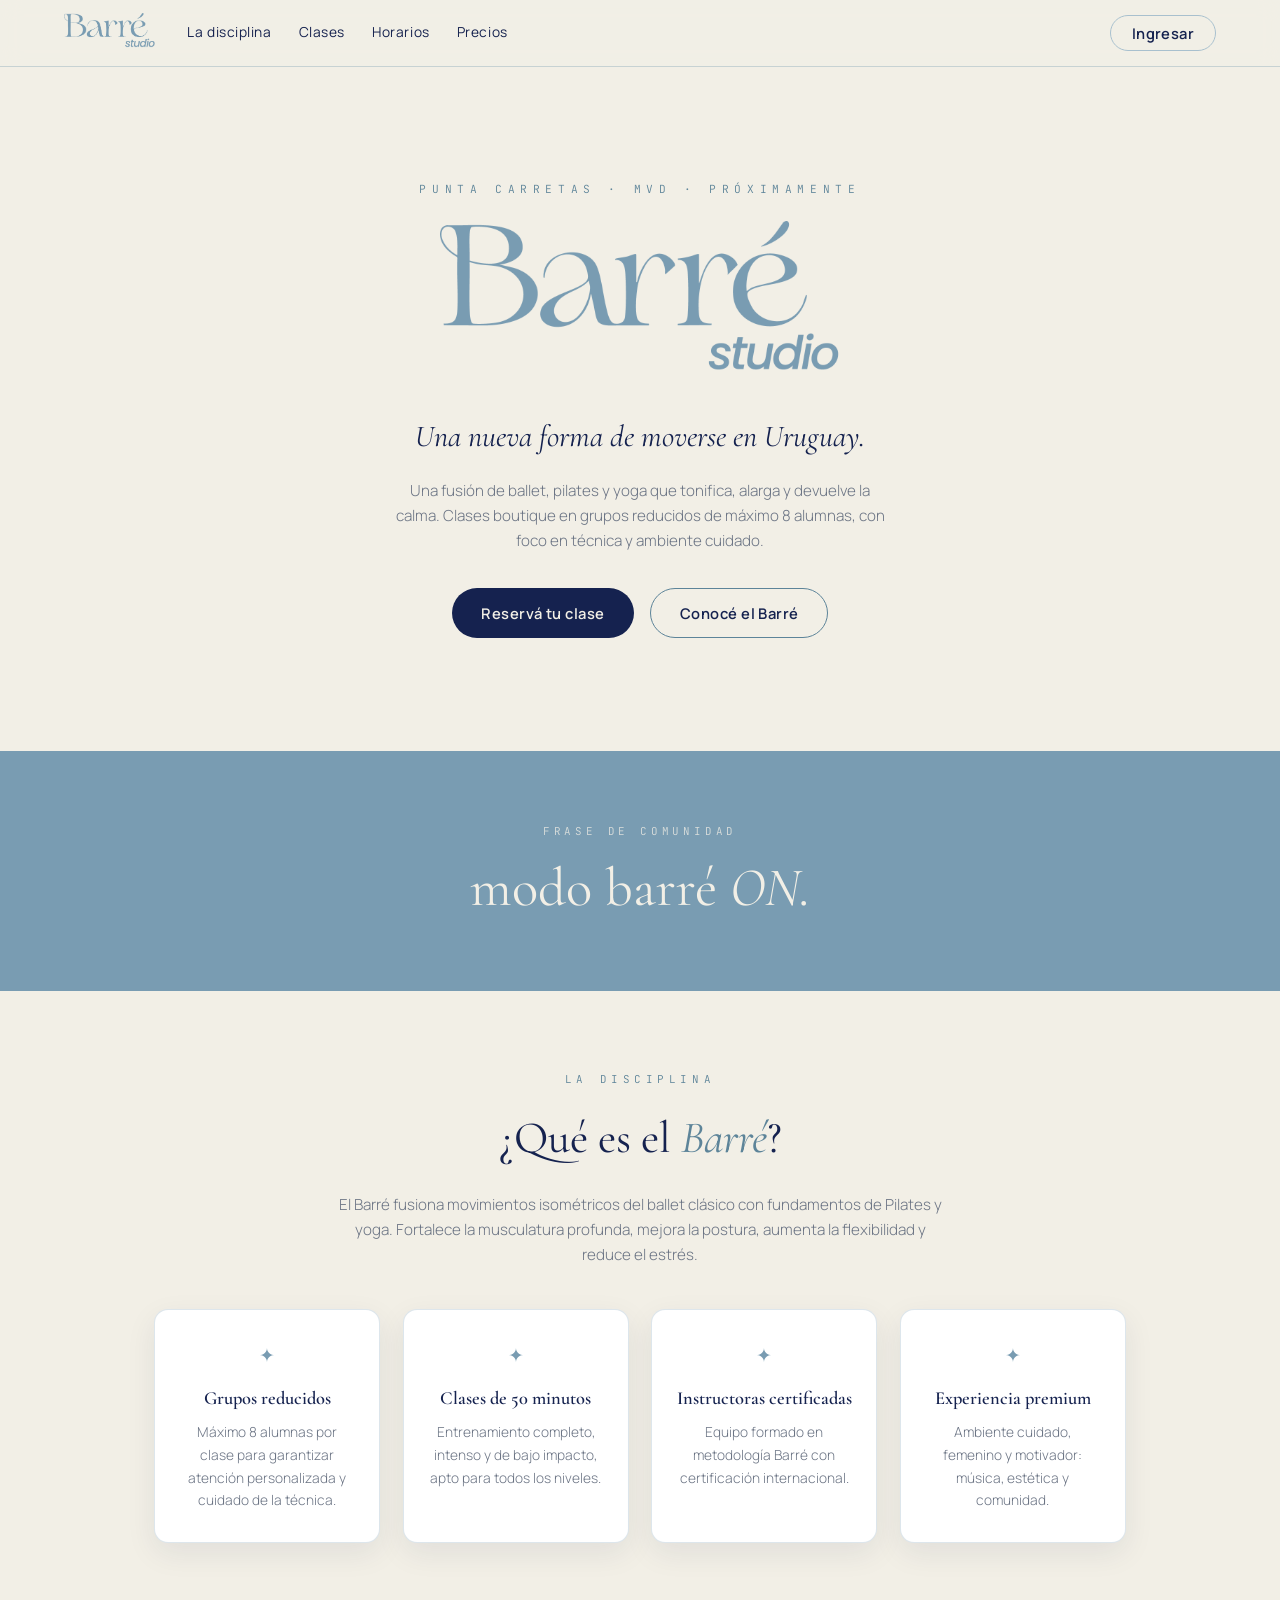
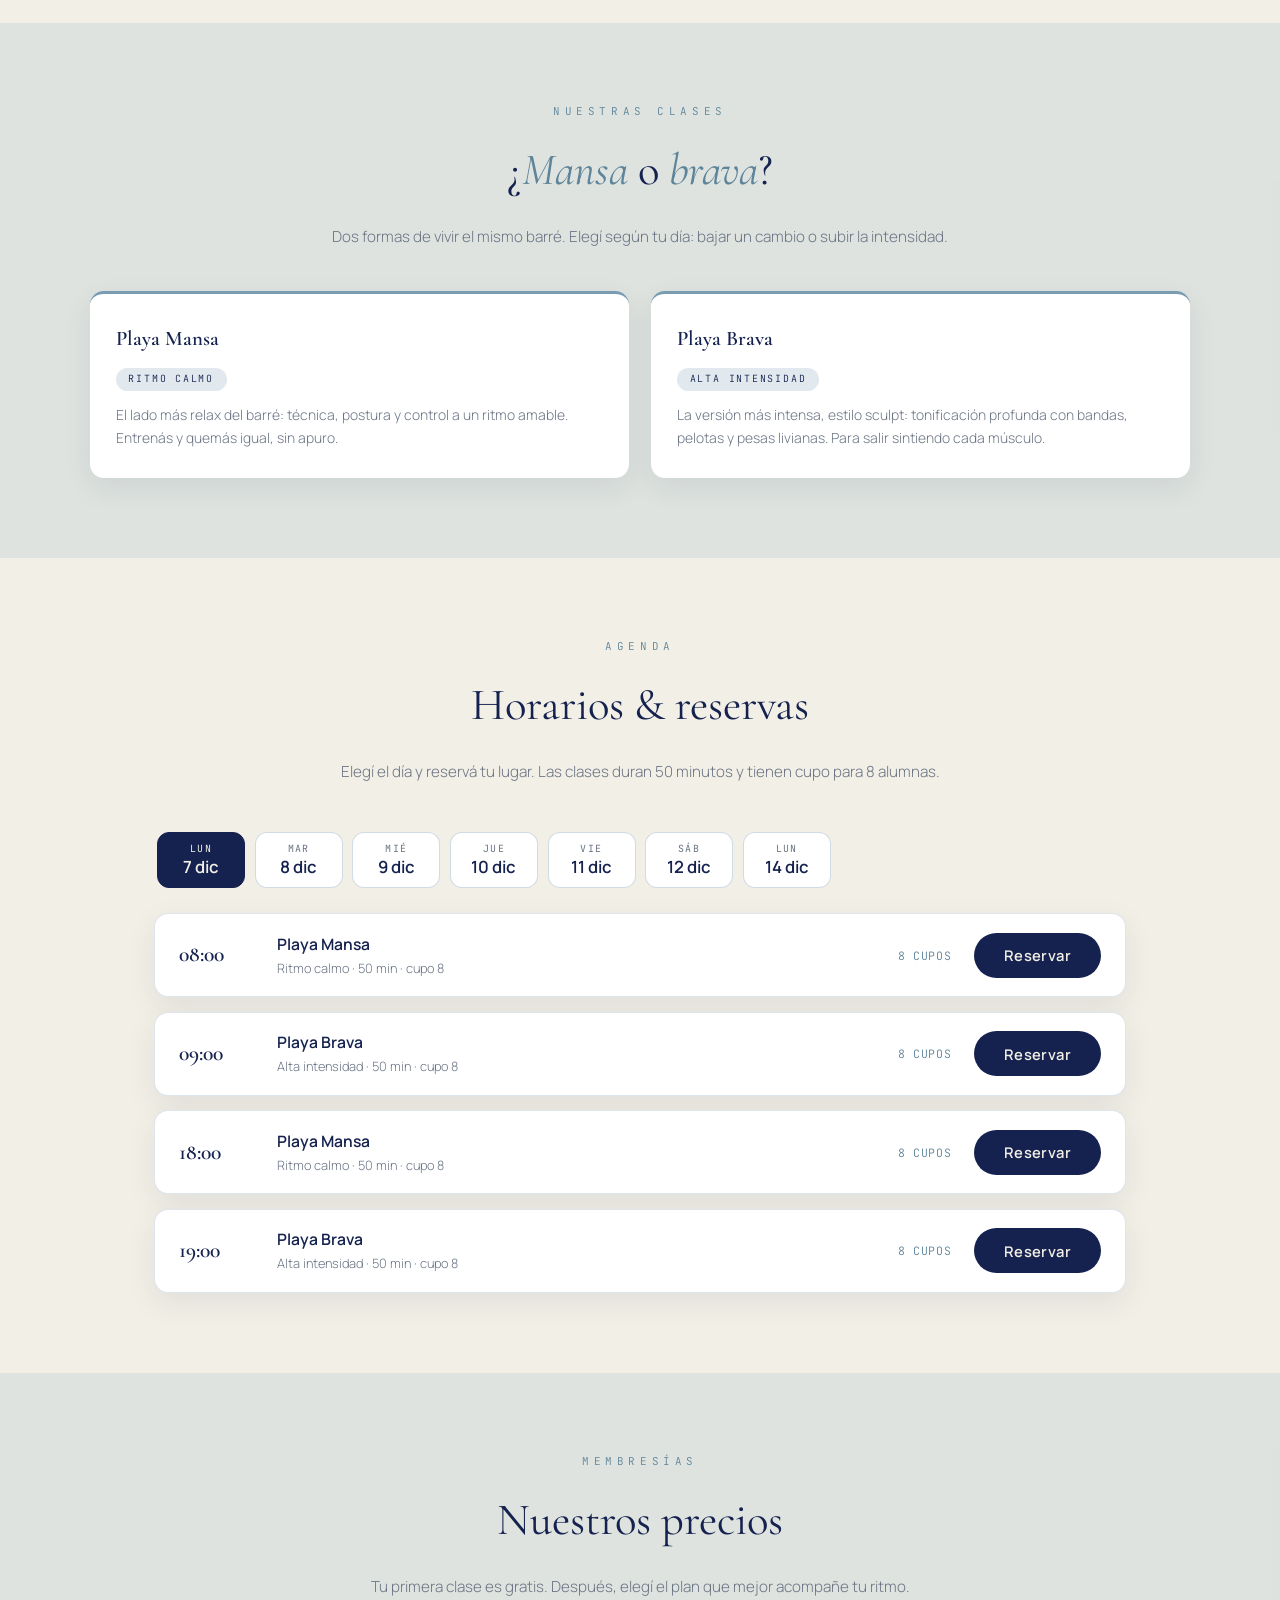
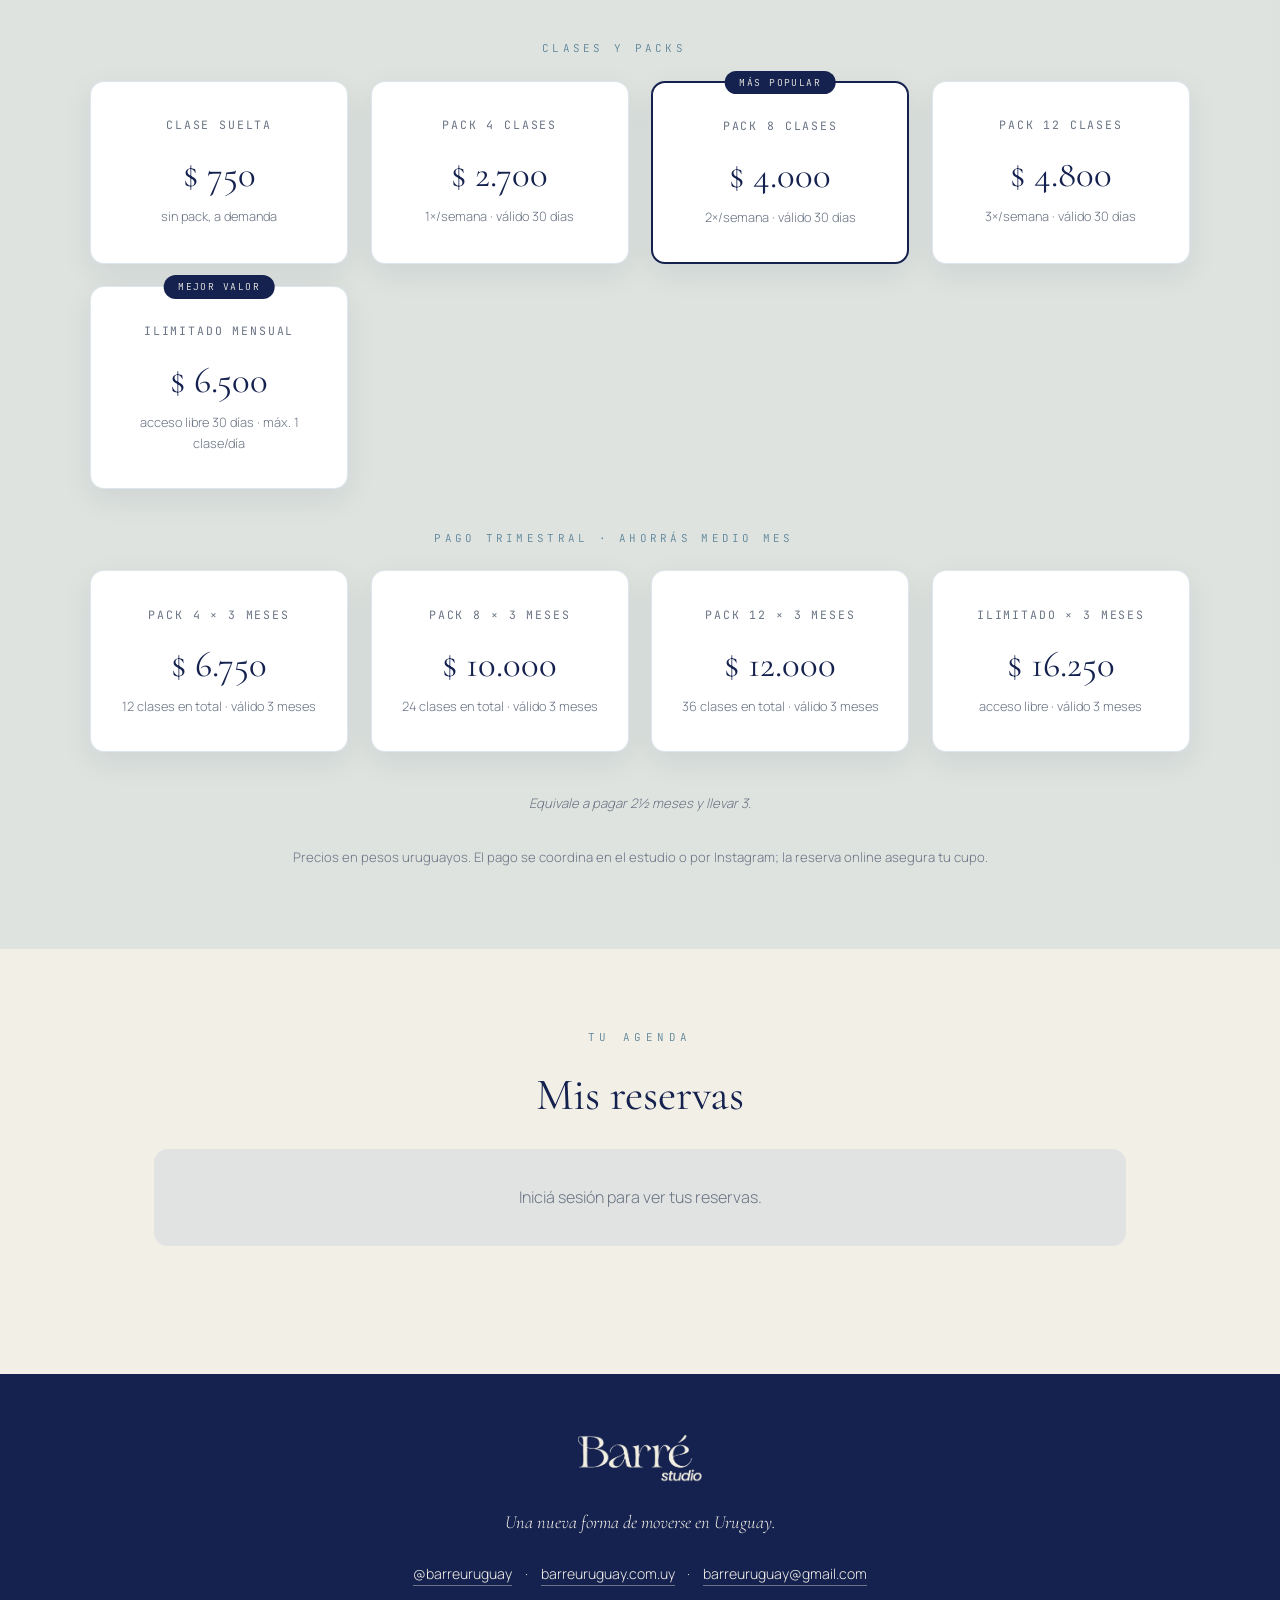
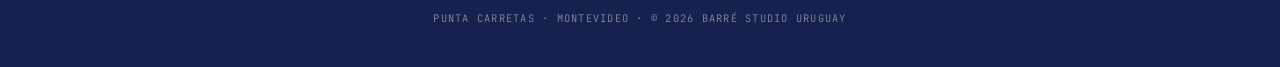
==== commit acdc69fd: "Cupo máximo de 8 alumnas por clase Se actualiza el cupo en la configuración y en todos los textos (h" ====
--- a/index.html
+++ b/index.html
@@ -43,7 +43,7 @@
       <p class="hero__pais">PUNTA CARRETAS · MVD · PRÓXIMAMENTE</p>
       <img src="assets/logo.png" alt="Barré Studio" class="hero__logo">
       <p class="hero__tagline">Una nueva forma <em>de moverse</em> en Uruguay.</p>
-      <p class="hero__sub">Una fusión de ballet, pilates y yoga que tonifica, alarga y devuelve la calma. Clases boutique en grupos reducidos, con foco en técnica y ambiente cuidado.</p>
+      <p class="hero__sub">Una fusión de ballet, pilates y yoga que tonifica, alarga y devuelve la calma. Clases boutique en grupos reducidos de máximo 8 alumnas, con foco en técnica y ambiente cuidado.</p>
       <div class="hero__acciones">
         <a href="#horarios" class="btn btn--primario">Reservá tu clase</a>
         <a href="#disciplina" class="btn btn--secundario">Conocé el Barré</a>
@@ -69,7 +69,7 @@
       <div class="tarjeta">
         <div class="tarjeta__icono">✦</div>
         <h3>Grupos reducidos</h3>
-        <p>Máximo 12 alumnas por clase para garantizar atención personalizada y cuidado de la técnica.</p>
+        <p>Máximo 8 alumnas por clase para garantizar atención personalizada y cuidado de la técnica.</p>
       </div>
       <div class="tarjeta">
         <div class="tarjeta__icono">✦</div>
@@ -101,7 +101,7 @@
   <section class="seccion" id="horarios">
     <p class="seccion__etiqueta">Agenda</p>
     <h2 class="seccion__titulo">Horarios &amp; reservas</h2>
-    <p class="seccion__intro">Elegí el día y reservá tu lugar. Las clases duran 50 minutos y tienen cupo para 12 alumnas.</p>
+    <p class="seccion__intro">Elegí el día y reservá tu lugar. Las clases duran 50 minutos y tienen cupo para 8 alumnas.</p>
     <div class="dias" id="selectorDias"><!-- chips de días --></div>
     <div class="agenda" id="listaClases"><!-- clases del día --></div>
   </section>
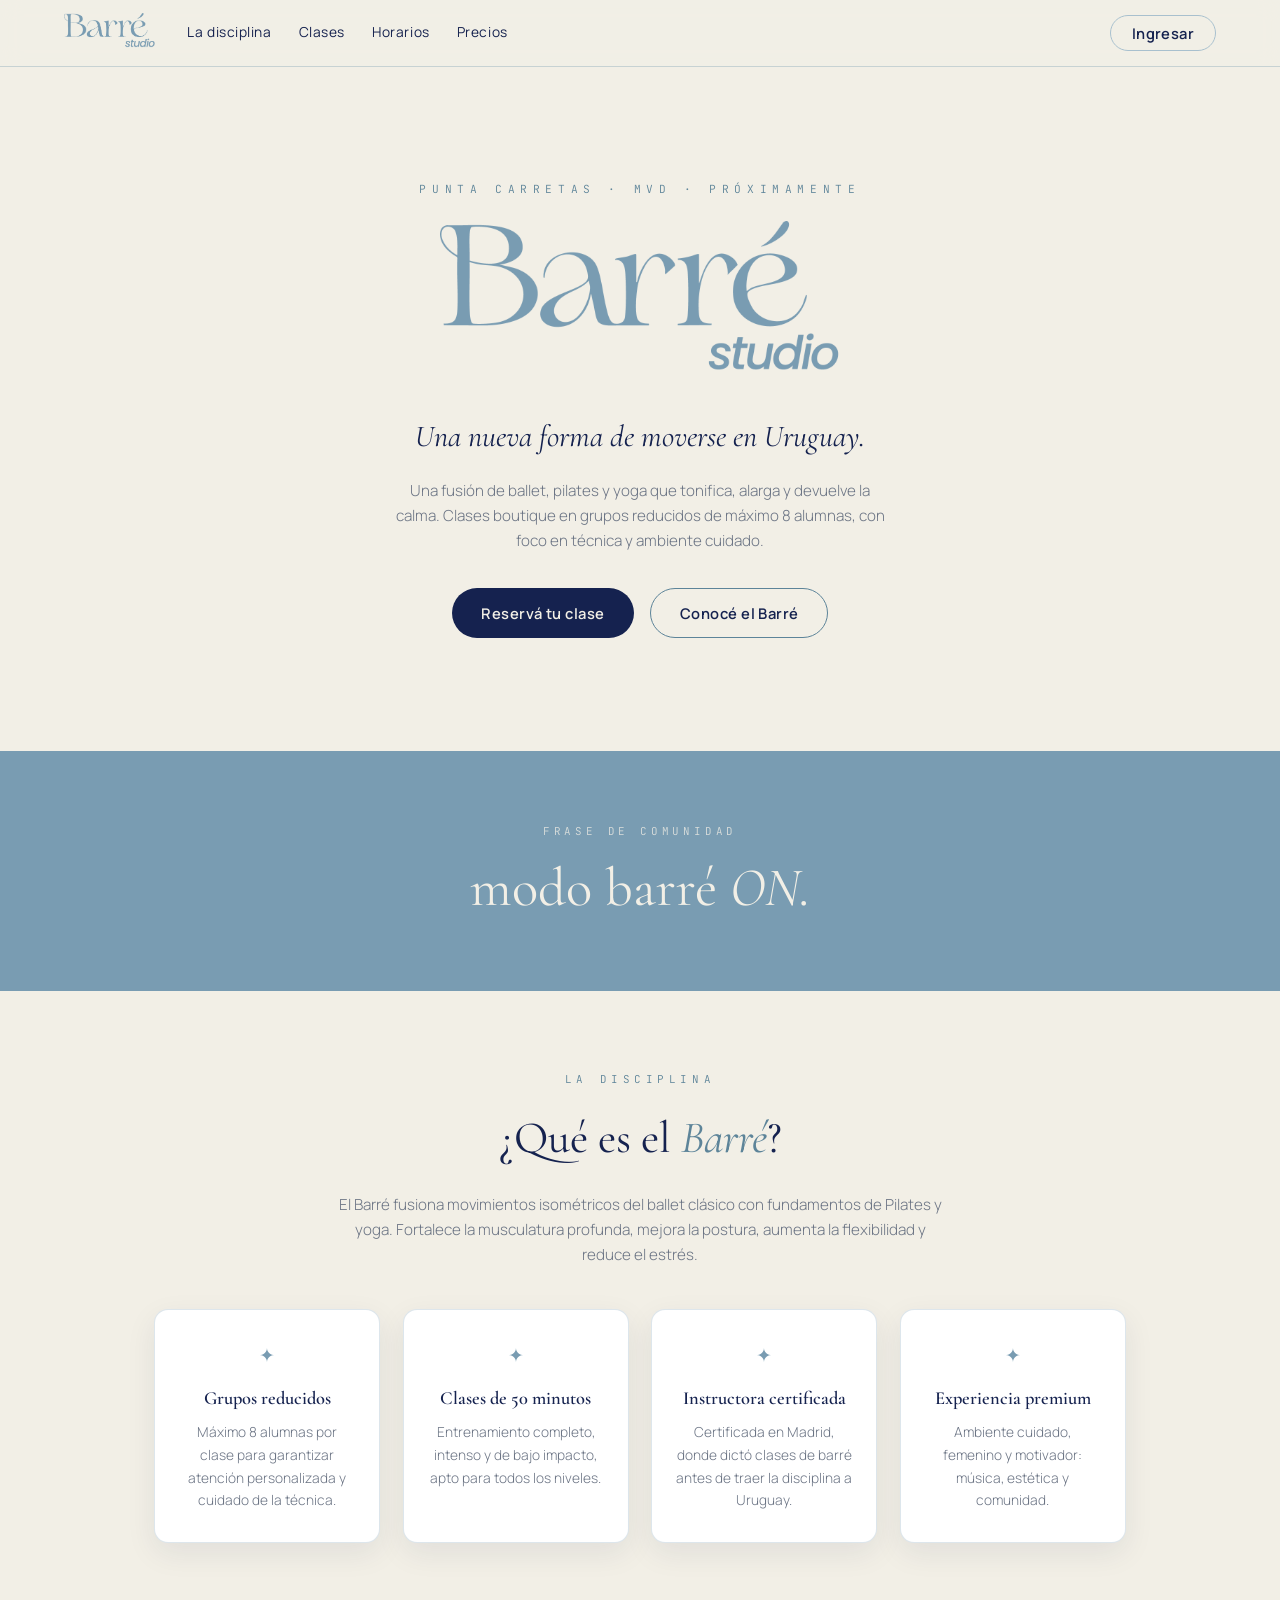
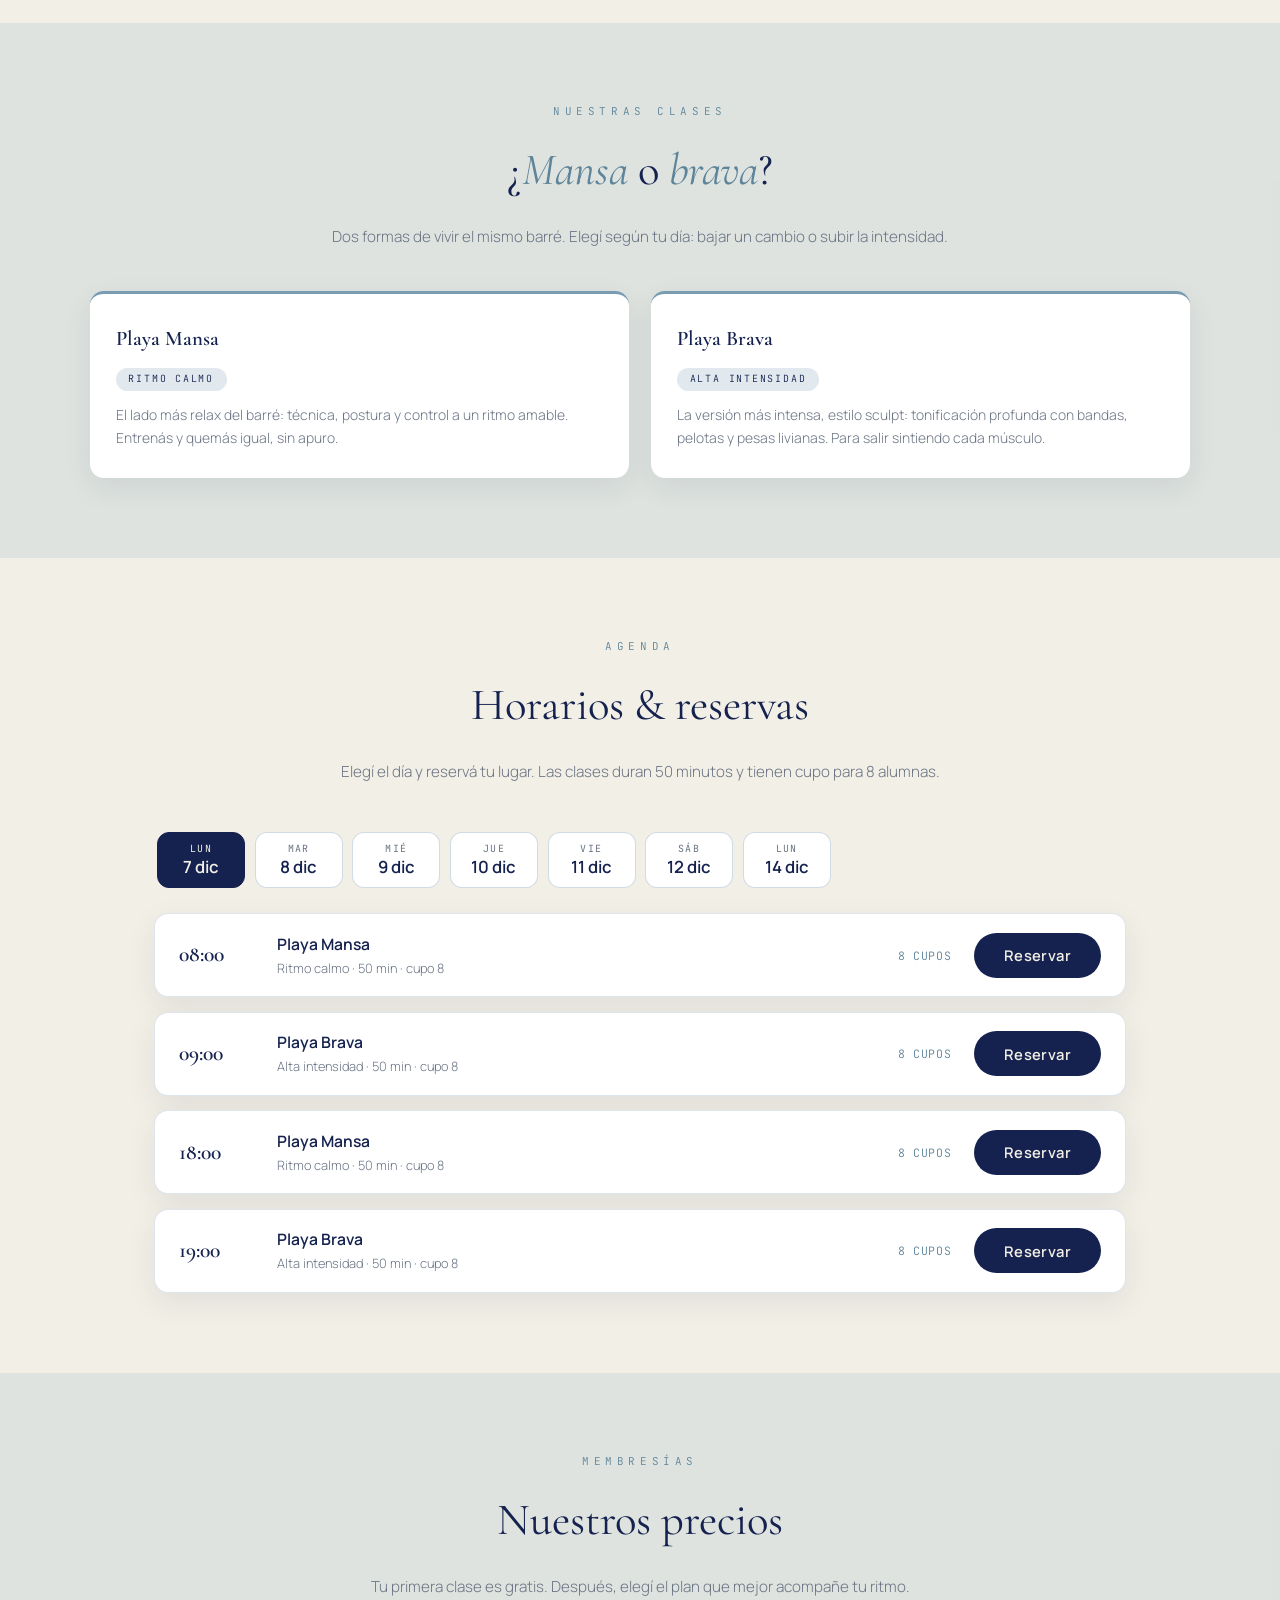
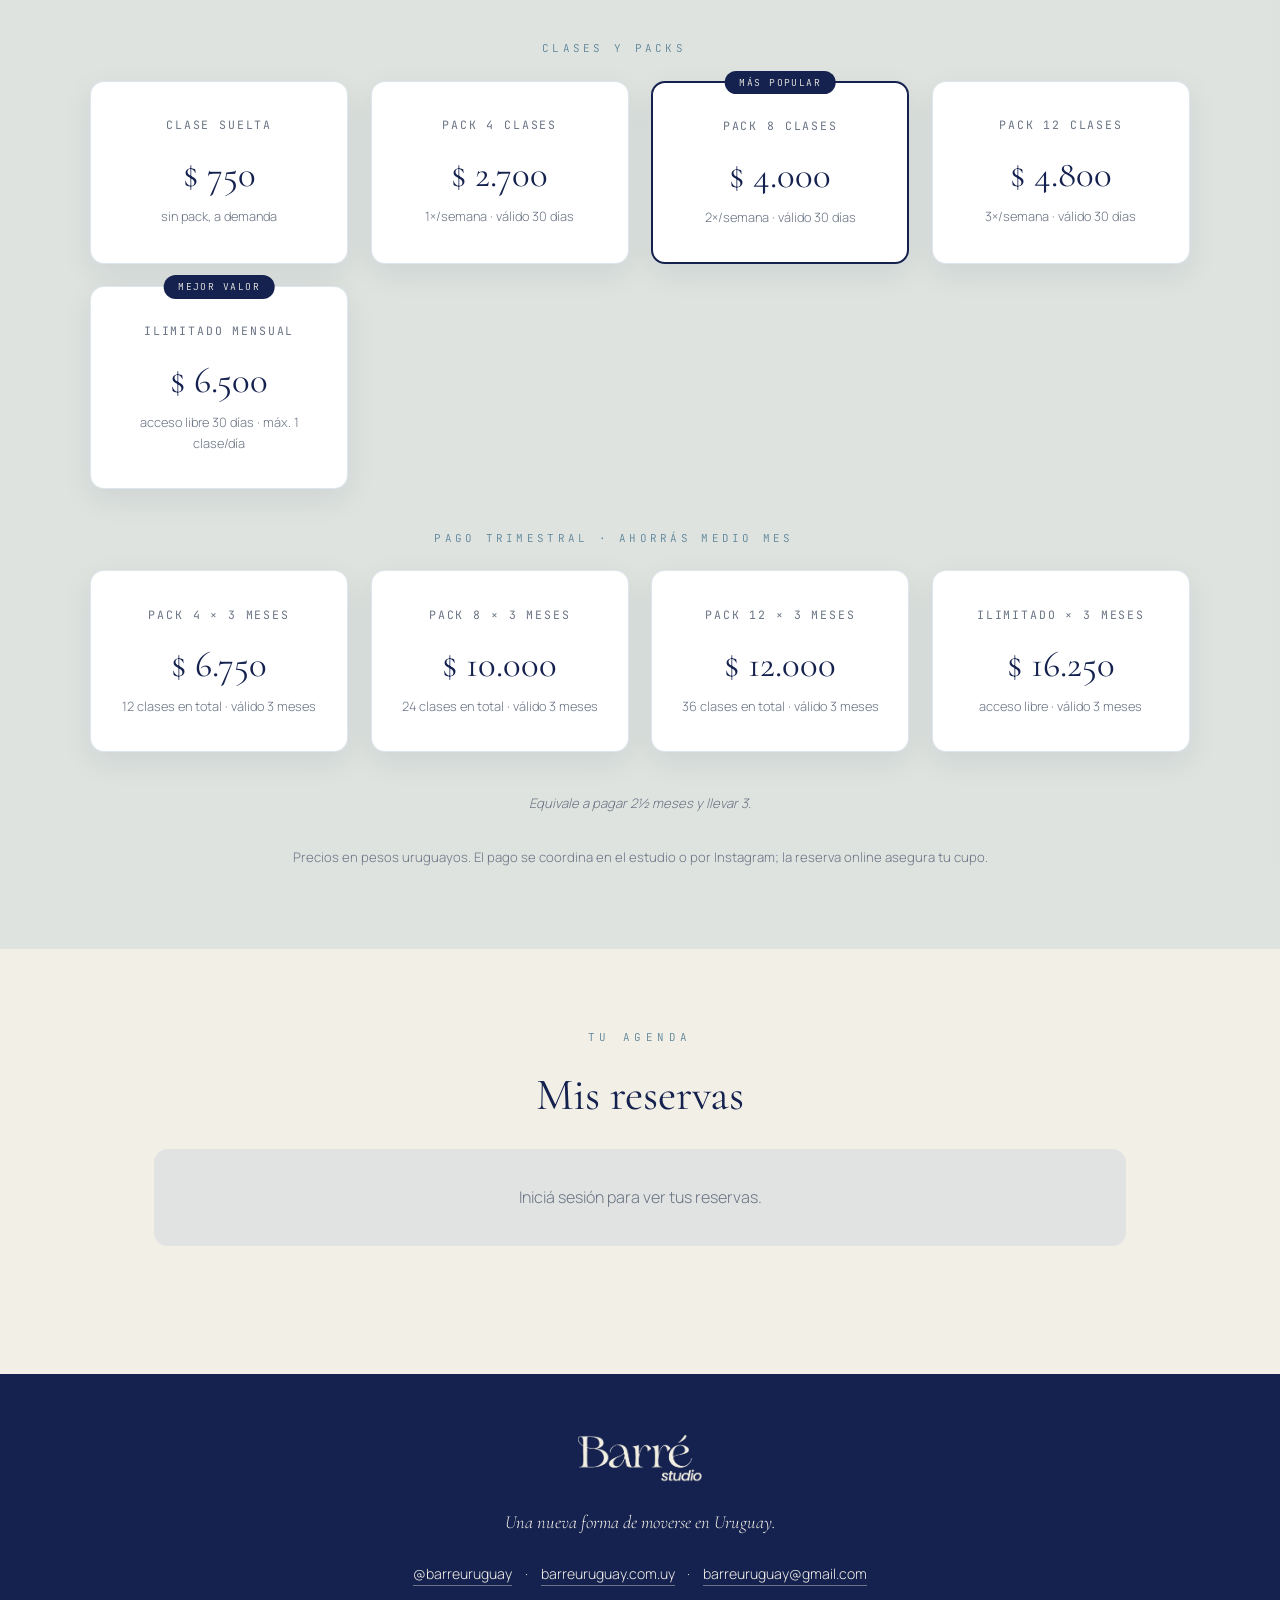
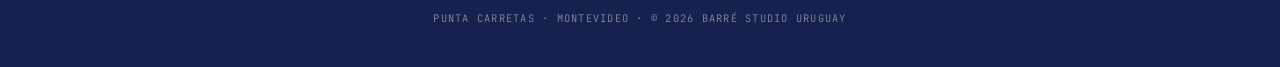
==== commit 58126a4a: "Instructora certificada en Madrid en la sección de disciplina Co-Authored-By: Claude Fable 5 <norepl" ====
--- a/index.html
+++ b/index.html
@@ -78,8 +78,8 @@
       </div>
       <div class="tarjeta">
         <div class="tarjeta__icono">✦</div>
-        <h3>Instructoras certificadas</h3>
-        <p>Equipo formado en metodología Barré con certificación internacional.</p>
+        <h3>Instructora certificada</h3>
+        <p>Certificada en Madrid, donde dictó clases de barré antes de traer la disciplina a Uruguay.</p>
       </div>
       <div class="tarjeta">
         <div class="tarjeta__icono">✦</div>
